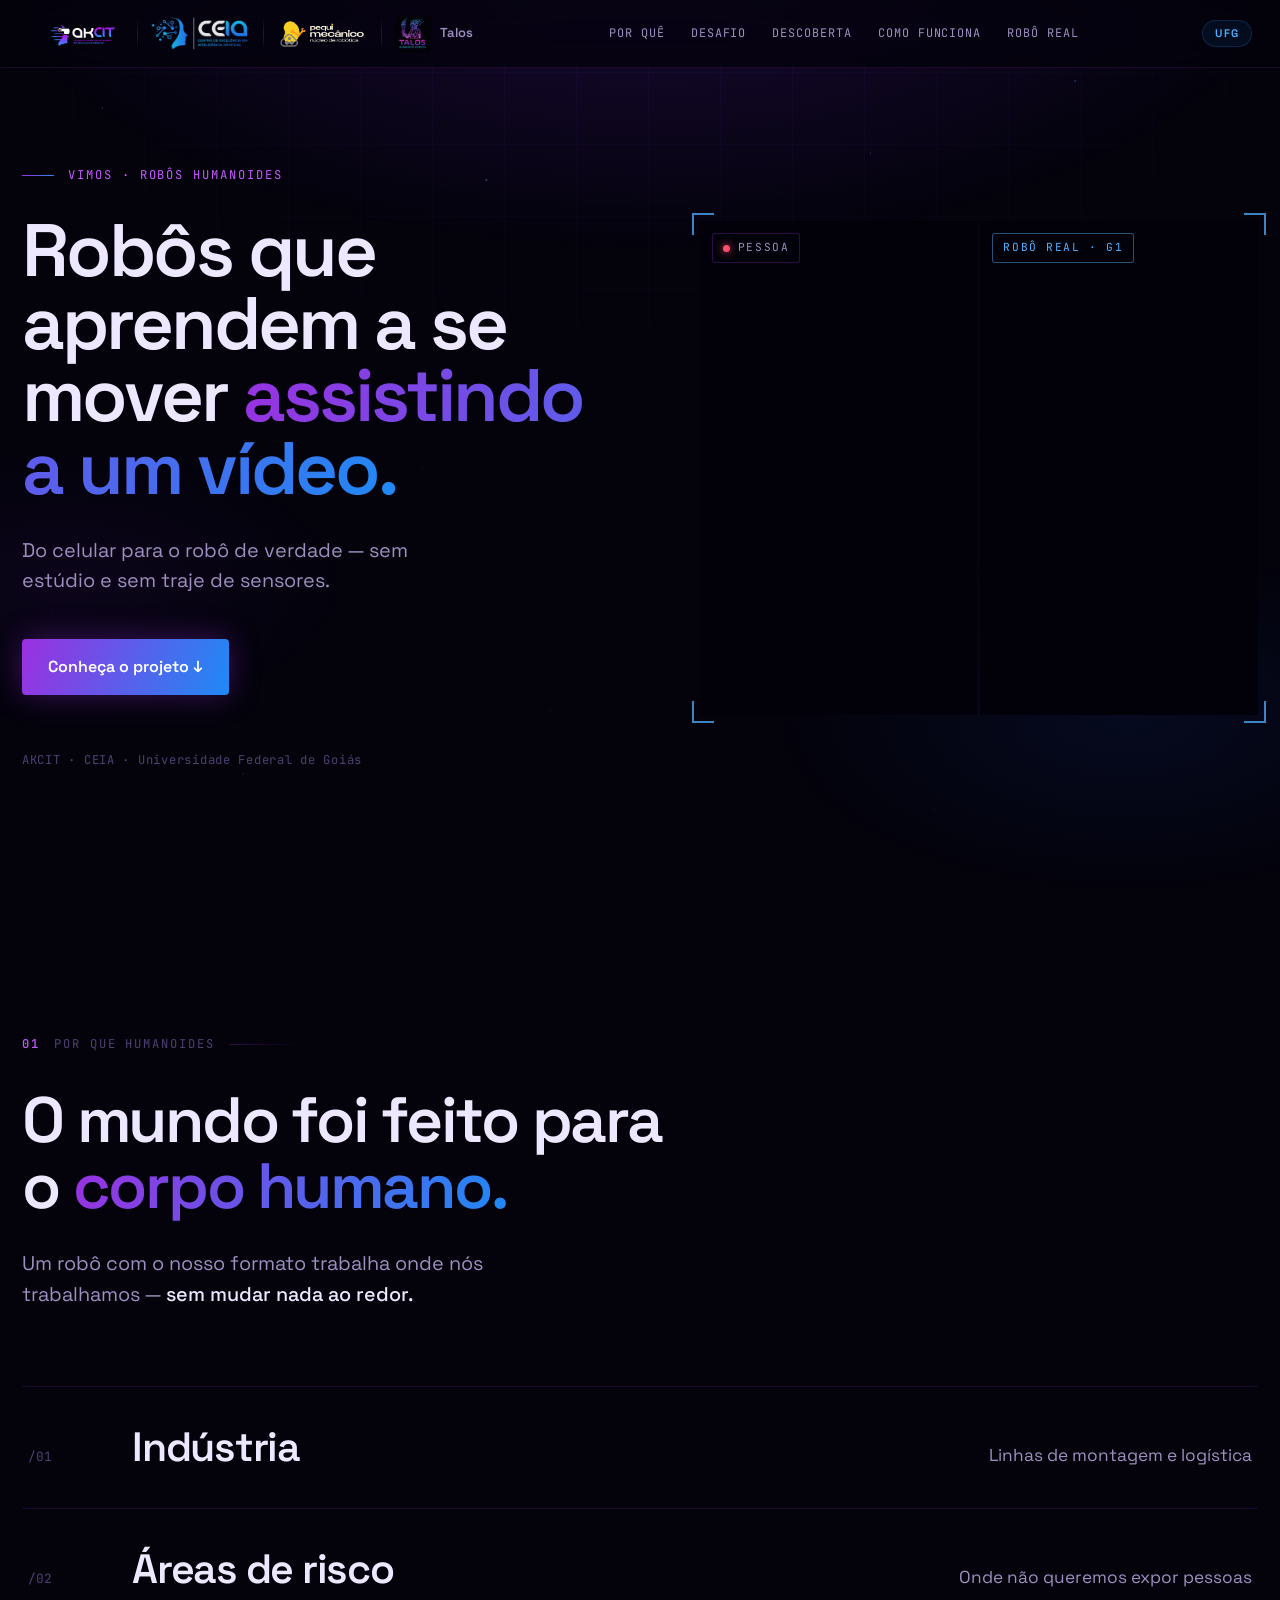
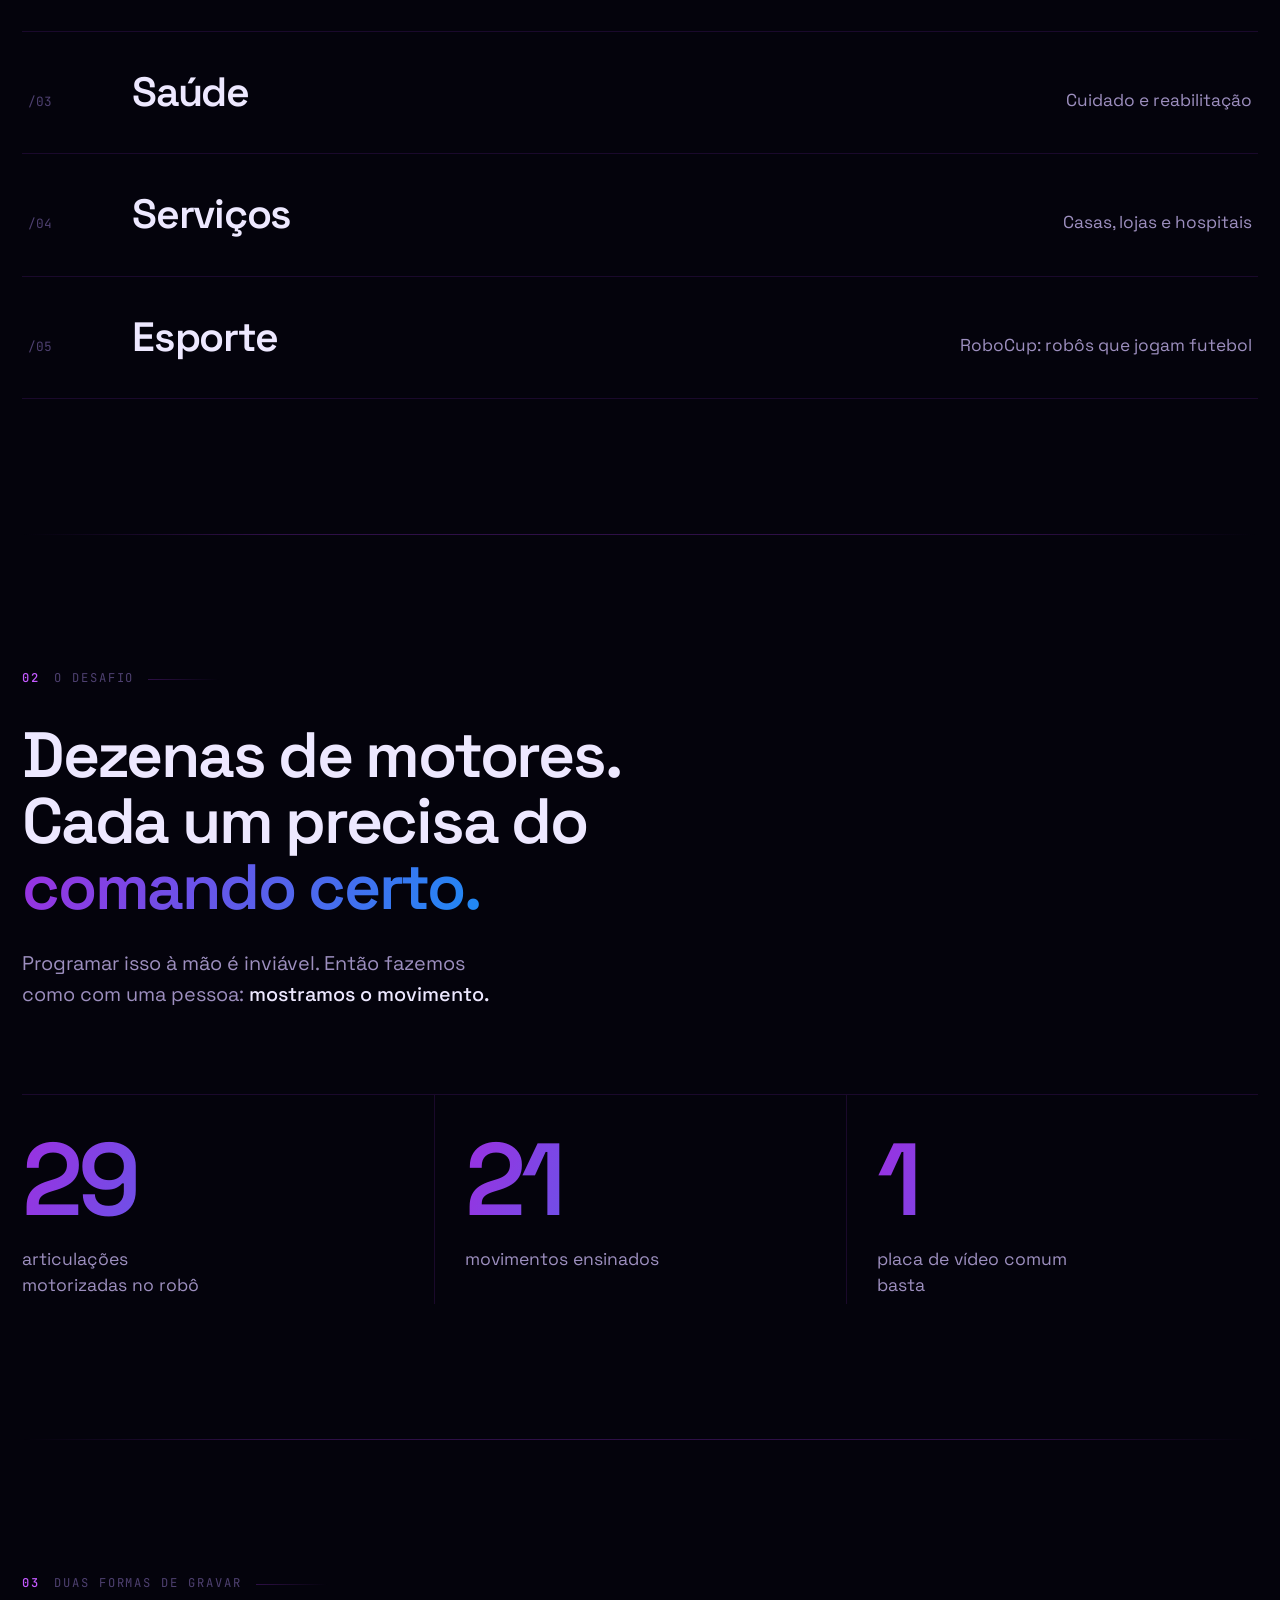
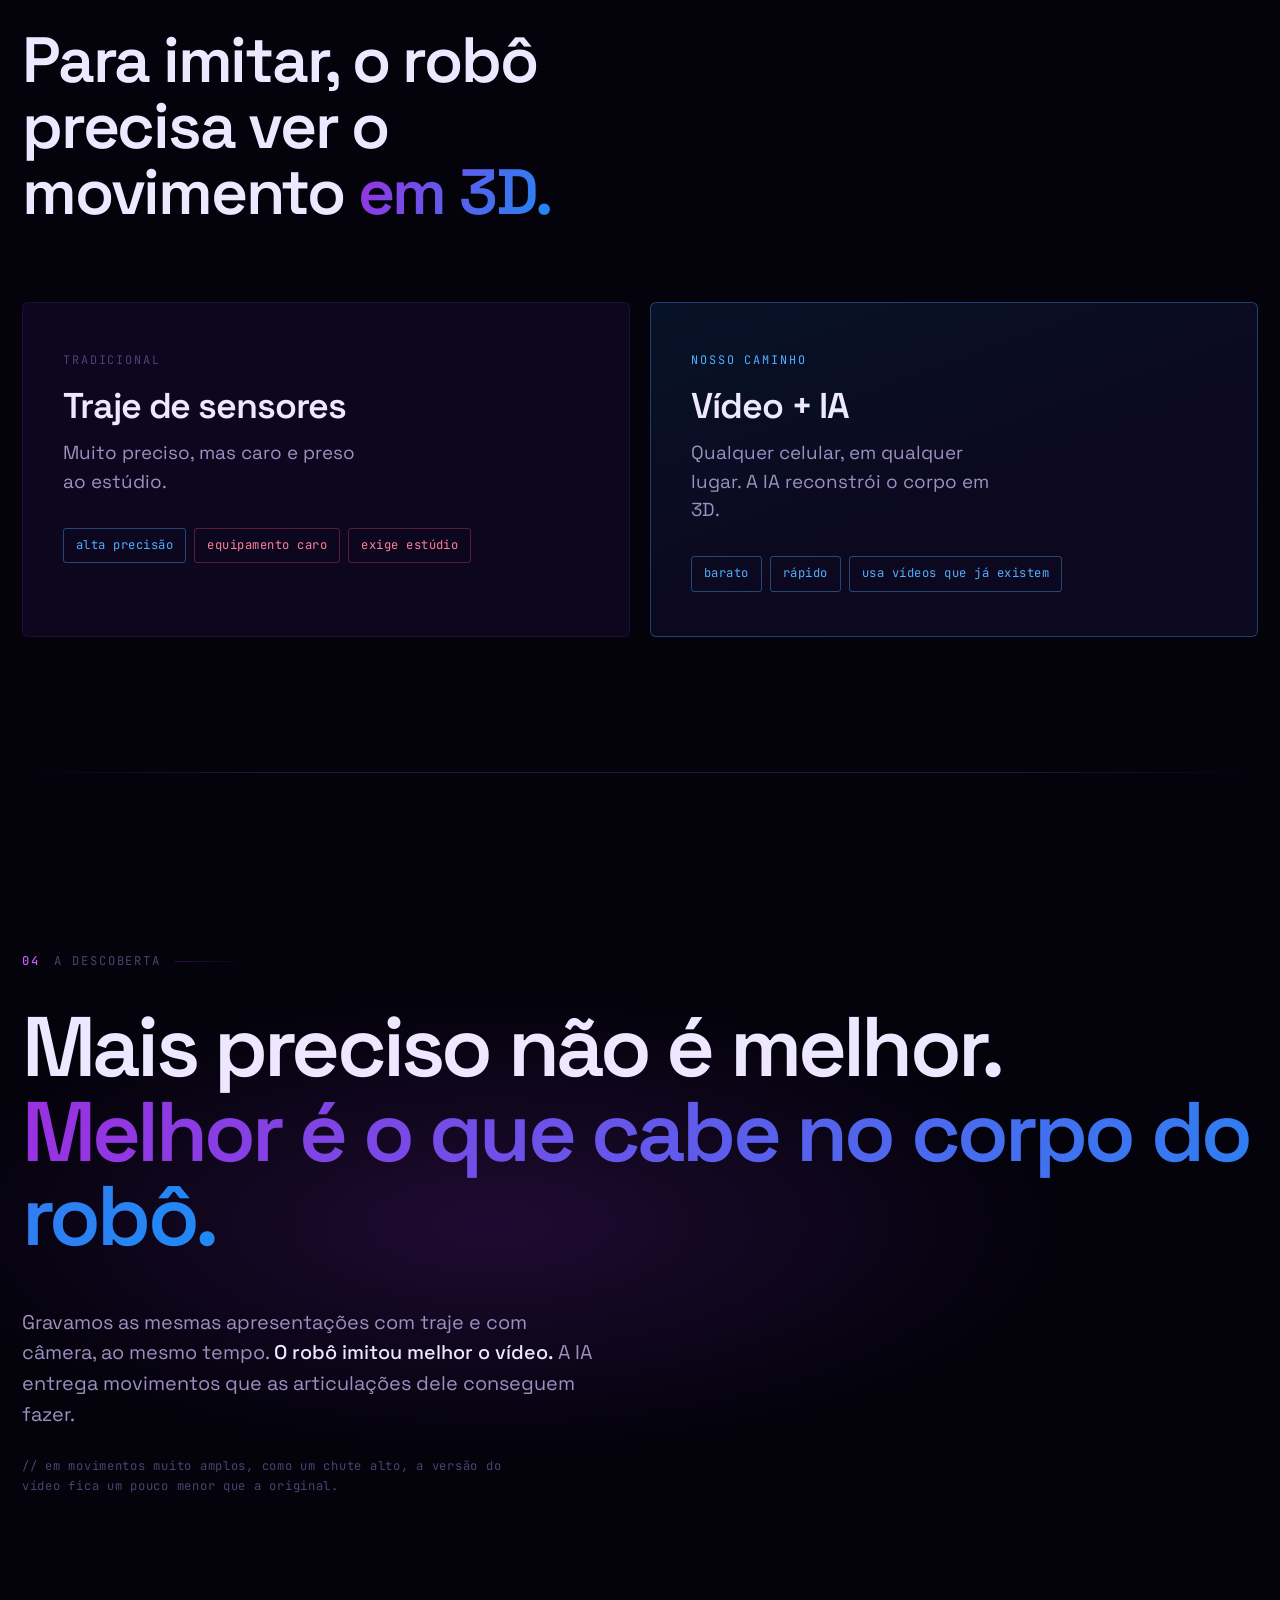
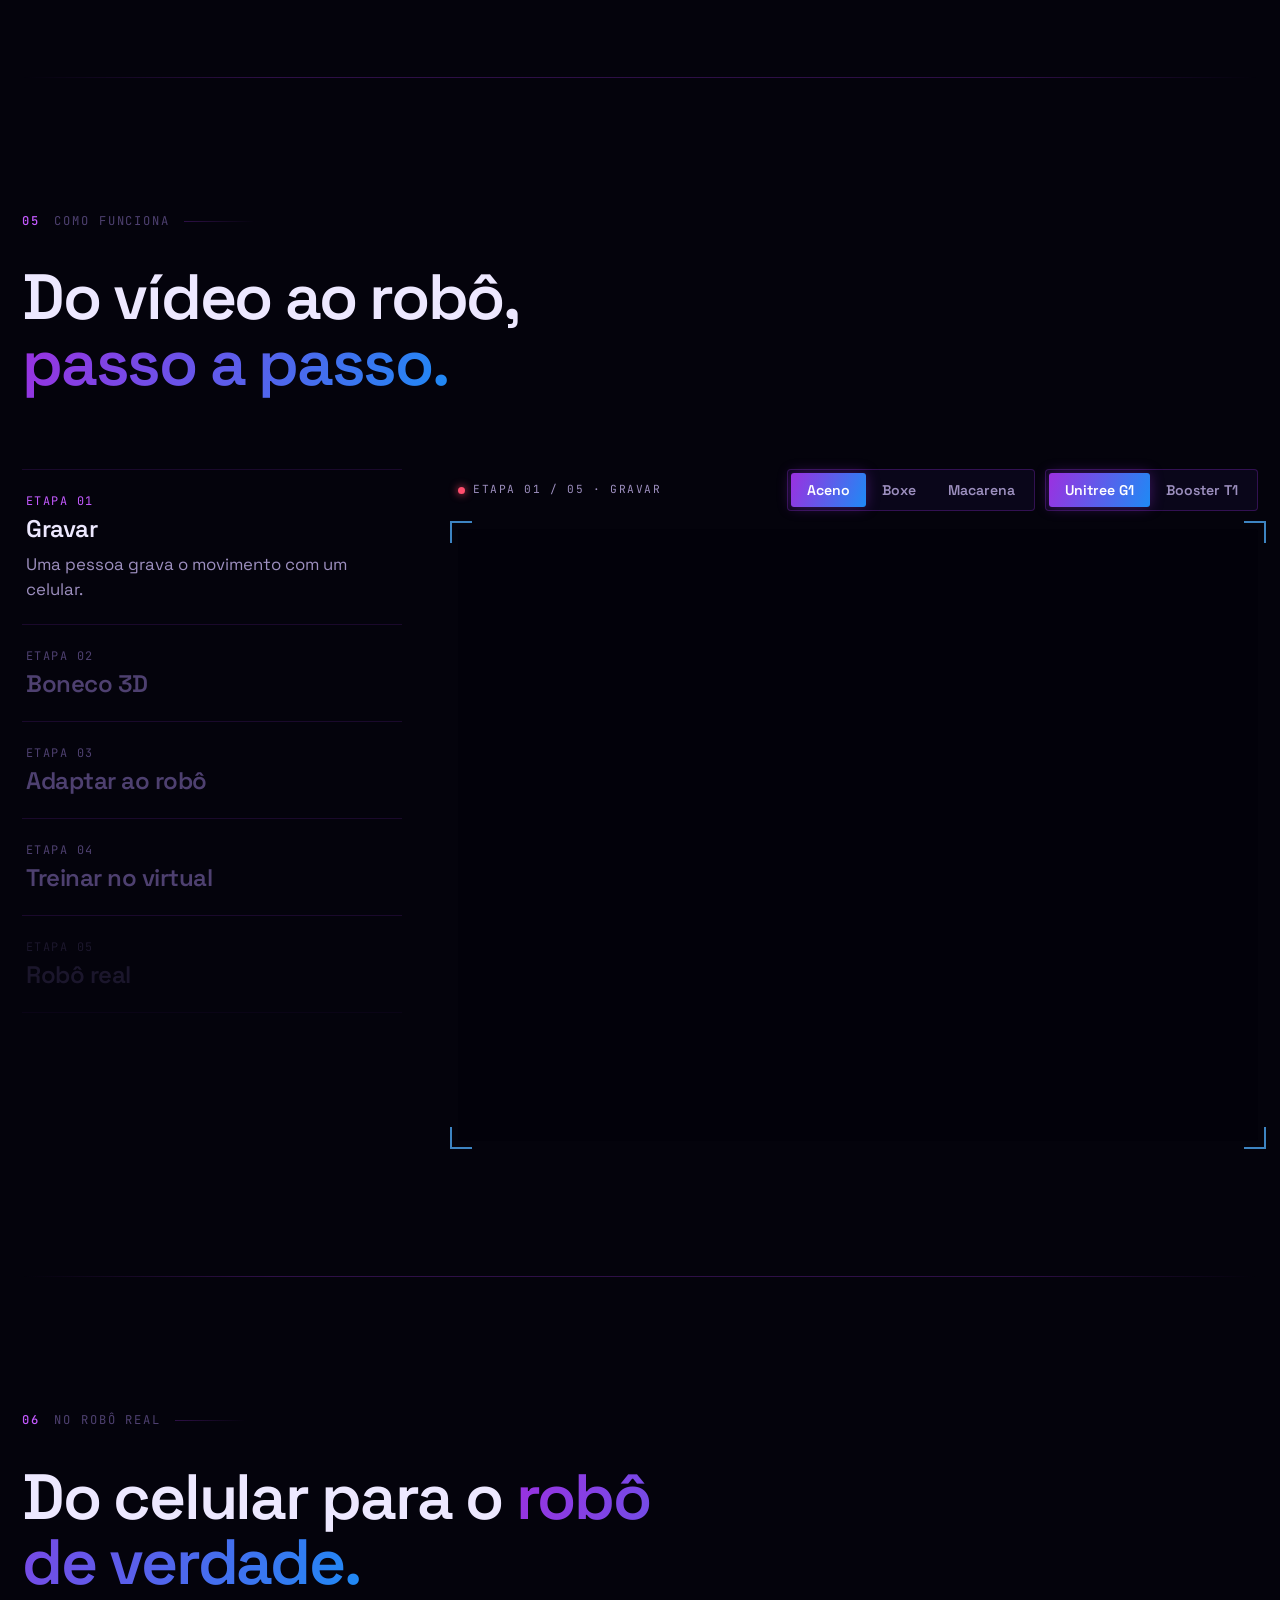
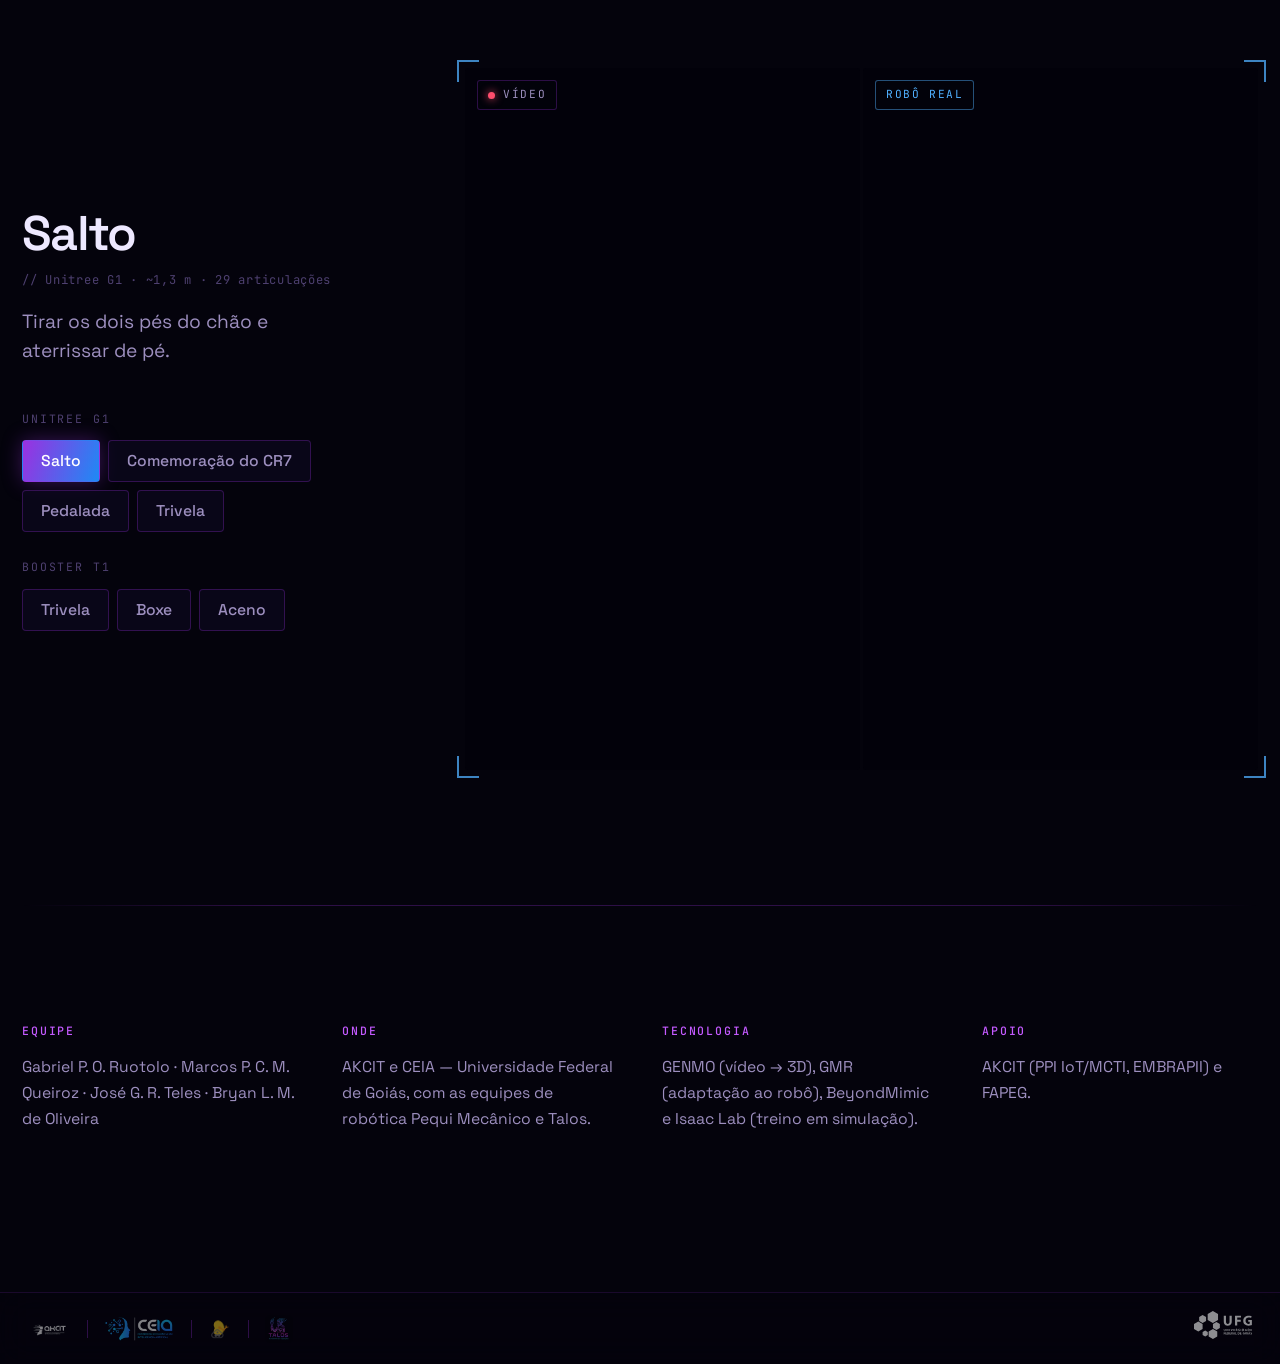
==== docs/pt/index.html @ b546b27e "docs: site explicativo em português (docs/pt)" ====
<!DOCTYPE html>
<html lang="pt-BR" class="static-site">
<head>
<meta charset="UTF-8">
<script>document.documentElement.classList.add('js');</script>
<meta name="viewport" content="width=device-width, initial-scale=1.0">
<title>ViMoS Demo — AKCIT · CEIA · UFG</title>
<link rel="preconnect" href="https://fonts.googleapis.com">
<link rel="preconnect" href="https://fonts.gstatic.com" crossorigin>
<link href="https://fonts.googleapis.com/css2?family=Space+Grotesk:wght@300;400;500;600;700&family=Inter:wght@300;400;500;600;700&family=JetBrains+Mono:wght@400;500&display=swap" rel="stylesheet">
<style>
/* ═══════════════════════════════════════════
   TOKENS
   ═══════════════════════════════════════════ */
:root {
  --bg:       #04030C;
  --bg2:      #07051A;
  --surface:  rgba(14,9,34,.88);
  --surface2: rgba(22,14,52,.92);

  /* AKCIT/CEIA brand gradient: purple → blue */
  --purple:  #9B30E0;
  --blue:    #1E8AF5;
  --neon-p:  #C45AFF;
  --neon-b:  #50B0FF;

  --grad: linear-gradient(110deg, var(--purple) 0%, var(--blue) 100%);
  --grad-s: linear-gradient(110deg, rgba(155,48,224,.12) 0%, rgba(30,138,245,.12) 100%);

  --text:  #EDE8FF;
  --text2: #9D8FBF;
  --text3: #4E4070;

  --ok:   #6E3FFF;
  --err:  #FF4D6D;
  --warn: #C084FC;

  --b1: rgba(155,48,224,.15);
  --b2: rgba(155,48,224,.28);

  --r:  8px;
  --r2: 14px;
  --mono: 'JetBrains Mono', 'Cascadia Code', monospace;
}

*, *::before, *::after { box-sizing: border-box; margin:0; padding:0; }
html { scroll-behavior: smooth; }

body {
  font-family: 'Space Grotesk', 'Inter', system-ui, sans-serif;
  background: var(--bg);
  color: var(--text);
  min-height: 100vh;
  font-size: 15px;
  line-height: 1.6;
  -webkit-font-smoothing: antialiased;
  overflow-x: hidden;
}

/* ── Star field ─────────────────────────────── */
body::before {
  content: '';
  position: fixed; inset: 0; z-index: 0; pointer-events: none;
  background-image:
    radial-gradient(1px 1px at  8% 12%, rgba(196,90,255,.5)  0%, transparent 100%),
    radial-gradient(1px 1px at 22%  7%, rgba(255,255,255,.3)  0%, transparent 100%),
    radial-gradient(1.5px 1.5px at 38% 20%, rgba(80,176,255,.55) 0%, transparent 100%),
    radial-gradient(1px 1px at 54%  4%, rgba(255,255,255,.3)  0%, transparent 100%),
    radial-gradient(1px 1px at 68% 17%, rgba(196,90,255,.4)   0%, transparent 100%),
    radial-gradient(1.5px 1.5px at 84%  9%, rgba(30,138,245,.5) 0%, transparent 100%),
    radial-gradient(1px 1px at 13% 38%, rgba(255,255,255,.18) 0%, transparent 100%),
    radial-gradient(1px 1px at 33% 52%, rgba(155,48,224,.3)   0%, transparent 100%),
    radial-gradient(1px 1px at 58% 45%, rgba(255,255,255,.18) 0%, transparent 100%),
    radial-gradient(1px 1px at 78% 58%, rgba(80,176,255,.22)  0%, transparent 100%),
    radial-gradient(1px 1px at  4% 68%, rgba(155,48,224,.2)   0%, transparent 100%),
    radial-gradient(1px 1px at 88% 72%, rgba(255,255,255,.25) 0%, transparent 100%),
    radial-gradient(1px 1px at 43% 79%, rgba(30,138,245,.2)   0%, transparent 100%),
    radial-gradient(1px 1px at 19% 86%, rgba(255,255,255,.18) 0%, transparent 100%),
    radial-gradient(1px 1px at 73% 90%, rgba(196,90,255,.18)  0%, transparent 100%),
    radial-gradient(1.5px 1.5px at 63% 28%, rgba(255,255,255,.28) 0%, transparent 100%),
    radial-gradient(1px 1px at 91% 40%, rgba(30,138,245,.28)  0%, transparent 100%);
}
body::after {
  content: '';
  position: fixed; inset: 0; z-index: 0; pointer-events: none;
  background:
    radial-gradient(ellipse 80% 55% at 50% -8%,  rgba(80,30,160,.3)  0%, transparent 65%),
    radial-gradient(ellipse 50% 35% at 88% 80%,  rgba(30,80,200,.1)  0%, transparent 55%),
    radial-gradient(ellipse 40% 28% at  5% 65%,  rgba(130,40,220,.07) 0%, transparent 55%);
}

nav, .hero, .main, footer { position: relative; z-index: 1; }

/* ═══════════════════════════════════════════
   NAV
   ═══════════════════════════════════════════ */
nav {
  position: sticky; top: 0; z-index: 100;
  height: 68px; padding: 0 28px;
  display: flex; align-items: center; justify-content: space-between;
  background: rgba(4,3,12,.82);
  backdrop-filter: blur(20px) saturate(160%);
  -webkit-backdrop-filter: blur(20px) saturate(160%);
  border-bottom: 1px solid var(--b1);
  transition: transform .3s ease;
}
nav.nav-hidden { transform: translateY(-100%); }

.nav-brands { display: flex; align-items: center; gap: 0; }

.brand-link {
  display: flex; align-items: center;
  padding: 6px 12px; border-radius: var(--r);
  text-decoration: none; transition: background .15s;
}
.brand-link:hover { background: rgba(155,48,224,.08); }

/* AKCIT — bigger */
.brand-link.akcit img {
  height: 48px; width: auto; object-fit: contain;
  filter: brightness(1.1) saturate(1.1);
}

/* CEIA — show original blue (logo já tem fundo transparente) */
.brand-link.ceia img {
  height: 34px; width: auto; object-fit: contain;
  opacity: .9;
}

/* Pequi — full logo horizontal no nav */
.brand-link.pequi img {
  height: 36px; width: auto; object-fit: contain;
  max-width: 140px;
}
.brand-link.pequi .fb-txt,
.brand-link.talos .fb-txt {
  margin-left: 8px; font-size: 13px; font-weight: 600;
  color: var(--text2);
}

/* Talos — black-bg logo, screen blend to remove black */
.brand-link.talos img {
  height: 38px; width: 38px; object-fit: contain;
  border-radius: 8px;
  mix-blend-mode: screen;
}

.nav-sep {
  width: 1px; height: 32px; flex-shrink: 0;
  background: linear-gradient(to bottom, transparent, var(--b2), transparent);
}

.nav-right { display: flex; align-items: center; gap: 8px; }
.nav-chip {
  font-size: 11px; font-weight: 600; letter-spacing: 1.2px;
  text-transform: uppercase; padding: 4px 12px; border-radius: 20px;
}
.nc-demo { background: rgba(155,48,224,.12); border: 1px solid rgba(155,48,224,.3); color: var(--neon-p); }
.nc-ufg  { background: rgba(30,138,245,.08);  border: 1px solid rgba(30,138,245,.2);  color: var(--neon-b); }

/* Fallback text logo */
.fb-logo {
  font-weight: 700; font-size: 14px; letter-spacing: .5px;
  background: var(--grad);
  -webkit-background-clip: text; -webkit-text-fill-color: transparent;
  background-clip: text;
}

/* ═══════════════════════════════════════════
   MAIN
   ═══════════════════════════════════════════ */
.main { max-width: 1600px; margin: 0 auto; padding: 0 22px 88px; }

/* ═══════════════════════════════════════════
   GLASS CARD
   ═══════════════════════════════════════════ */
.card {
  position: relative;
  background: var(--surface);
  backdrop-filter: blur(24px) saturate(150%);
  -webkit-backdrop-filter: blur(24px) saturate(150%);
  border: 1px solid var(--b1); border-radius: var(--r2);
  margin-bottom: 16px; overflow: hidden;
}
.card::before {
  content: '';
  position: absolute; inset: 0; border-radius: var(--r2);
  background: linear-gradient(145deg,
    rgba(155,48,224,.04) 0%, transparent 50%, rgba(30,138,245,.03) 100%);
  pointer-events: none;
}

.card-head {
  padding: 13px 20px;
  display: flex; align-items: center; gap: 11px;
  border-bottom: 1px solid var(--b1);
  background: rgba(155,48,224,.04);
}
.card-icon {
  width: 32px; height: 32px; border-radius: 7px; flex-shrink: 0;
  background: var(--grad-s); border: 1px solid var(--b2);
  display: flex; align-items: center; justify-content: center; color: var(--neon-p);
}
.card-icon svg { width: 15px; height: 15px; }
.card-title { font-weight: 600; font-size: .9rem; letter-spacing: .2px; }
.card-body  { padding: 22px; }

/* ═══════════════════════════════════════════
   DROP ZONE
   ═══════════════════════════════════════════ */
.dz {
  position: relative; border: 1.5px dashed rgba(155,48,224,.25);
  border-radius: var(--r); padding: 52px 24px; text-align: center;
  cursor: pointer; background: rgba(155,48,224,.025); transition: all .22s; overflow: hidden;
}
.dz::before {
  content: ''; position: absolute; inset: 0;
  background: radial-gradient(ellipse 60% 50% at 50% 110%, rgba(155,48,224,.06) 0%, transparent 70%);
  pointer-events: none;
}
.dz input { display: none; }
.dz:hover, .dz.over {
  border-color: var(--purple); background: rgba(155,48,224,.06);
  box-shadow: 0 0 0 4px rgba(155,48,224,.06);
}

.dz-icon {
  width: 52px; height: 52px; margin: 0 auto 14px;
  background: var(--grad-s); border: 1px solid var(--b2); border-radius: 12px;
  display: flex; align-items: center; justify-content: center; color: var(--neon-p);
}
.dz-icon svg { width: 24px; height: 24px; }
.dz-title { font-size: 1.05rem; font-weight: 600; margin-bottom: 5px; }
.dz-hint  { font-size: .82rem; color: var(--text3); }
.dz-hint b { color: var(--neon-b); font-weight: 600; }

.fc {
  display: none; align-items: center; gap: 10px; margin-top: 14px;
  padding: 10px 14px; background: rgba(155,48,224,.07);
  border: 1px solid rgba(155,48,224,.22); border-radius: var(--r);
}
.fc.show { display: flex; }
.fc-ico { flex-shrink: 0; color: var(--neon-p); }
.fc-ico svg { width: 18px; height: 18px; }
.fc-name {
  flex: 1; font-weight: 500; color: var(--neon-b);
  overflow: hidden; text-overflow: ellipsis; white-space: nowrap; font-size: .86rem;
}
.fc-size { color: var(--text3); flex-shrink: 0; font-size: .78rem; }
.fc-rm {
  background: none; border: none; color: var(--text3); cursor: pointer;
  padding: 3px 7px; border-radius: 5px; line-height: 1; flex-shrink: 0;
  transition: all .15s; display: flex; align-items: center;
}
.fc-rm svg { width: 14px; height: 14px; }
.fc-rm:hover { color: var(--err); background: rgba(255,77,109,.1); }

/* ═══════════════════════════════════════════
   RUN BUTTON
   ═══════════════════════════════════════════ */
#run-btn {
  display: flex; align-items: center; justify-content: center; gap: 10px;
  width: 100%; padding: 15px 28px;
  font-family: 'Space Grotesk', sans-serif;
  font-size: 1rem; font-weight: 700; letter-spacing: .8px; color: #fff;
  background: var(--grad); border: none; border-radius: var(--r);
  cursor: pointer; margin-bottom: 16px; transition: all .2s;
  box-shadow: 0 0 28px rgba(155,48,224,.35), 0 4px 14px rgba(0,0,0,.4);
  animation: btn-glow 3s ease-in-out infinite;
}
@keyframes btn-glow {
  0%,100% { box-shadow: 0 0 28px rgba(155,48,224,.35), 0 4px 14px rgba(0,0,0,.4); }
  50%      { box-shadow: 0 0 44px rgba(155,48,224,.55), 0 4px 20px rgba(0,0,0,.5); }
}
#run-btn:hover:not(:disabled) {
  transform: translateY(-2px);
  box-shadow: 0 0 56px rgba(155,48,224,.6), 0 8px 24px rgba(0,0,0,.5);
  animation: none;
}
#run-btn:active:not(:disabled) { transform: translateY(0); }
#run-btn:disabled { opacity: .25; cursor: not-allowed; transform: none; animation: none; box-shadow: none; }
.btn-ico { display: flex; align-items: center; }
.btn-ico svg { width: 18px; height: 18px; }

/* ═══════════════════════════════════════════
   ERROR
   ═══════════════════════════════════════════ */
#err-banner {
  display: none; padding: 12px 16px; margin-bottom: 14px;
  border: 1px solid rgba(255,77,109,.3); border-left: 3px solid var(--err);
  border-radius: var(--r); background: rgba(255,77,109,.07); color: #FF8099; font-size: .85rem;
}
#err-banner.show { display: block; }

/* ═══════════════════════════════════════════
   STEPS
   ═══════════════════════════════════════════ */
#prog-card { display: none; }
#prog-card.show { display: block; }

.steps-wrap { display: flex; align-items: center; padding: 22px 16px 14px; overflow-x: auto; }

.step {
  flex: 1; min-width: 100px;
  display: flex; flex-direction: column; align-items: center; padding: 0 10px;
}

.step-ring {
  width: 52px; height: 52px; border-radius: 50%;
  border: 2px solid rgba(255,255,255,.06);
  background: rgba(255,255,255,.025);
  display: flex; align-items: center; justify-content: center;
  margin-bottom: 10px; transition: all .3s; position: relative; color: var(--text3);
}
.step-ring svg { width: 22px; height: 22px; }

.step.running .step-ring {
  border-color: var(--warn); color: var(--warn);
  background: rgba(192,132,252,.07);
  animation: rpulse 1.6s ease-in-out infinite;
}
@keyframes rpulse {
  0%,100% { box-shadow: 0 0 0 3px rgba(192,132,252,.1); }
  50%      { box-shadow: 0 0 0 9px rgba(192,132,252,.03), 0 0 24px rgba(192,132,252,.2); }
}
.step.done .step-ring {
  border-color: var(--blue); color: var(--neon-b);
  background: rgba(30,138,245,.07);
  box-shadow: 0 0 0 4px rgba(30,138,245,.06), 0 0 14px rgba(30,138,245,.15);
}
.step.error .step-ring { border-color: var(--err); color: var(--err); background: rgba(255,77,109,.07); }

.step.done  .step-ring .si,
.step.error .step-ring .si { display: none; }
.step.done  .step-ring::after { content:''; display:block; width:22px; height:22px; position:absolute;
  background-image: url("data:image/svg+xml,%3Csvg xmlns='http://www.w3.org/2000/svg' viewBox='0 0 24 24' fill='none' stroke='%2350B0FF' stroke-width='2.2' stroke-linecap='round' stroke-linejoin='round'%3E%3Cpolyline points='20 6 9 17 4 12'/%3E%3C/svg%3E");
  background-size: contain; background-repeat: no-repeat; }
.step.error .step-ring::after { content:''; display:block; width:20px; height:20px; position:absolute;
  background-image: url("data:image/svg+xml,%3Csvg xmlns='http://www.w3.org/2000/svg' viewBox='0 0 24 24' fill='none' stroke='%23FF4D6D' stroke-width='2.2' stroke-linecap='round' stroke-linejoin='round'%3E%3Cline x1='18' y1='6' x2='6' y2='18'/%3E%3Cline x1='6' y1='6' x2='18' y2='18'/%3E%3C/svg%3E");
  background-size: contain; background-repeat: no-repeat; }

.step-label { font-weight: 600; font-size: .88rem; margin-bottom: 2px; text-align: center; }
.step-sub   { font-size: .72rem; color: var(--text3); text-align: center; }
.step.running .step-label { color: var(--warn); }
.step.done    .step-label { color: var(--neon-b); }
.step.error   .step-label { color: var(--err); }

.step-con {
  flex-shrink: 0; width: 36px; height: 2px; margin-bottom: 22px; position: relative;
  background: linear-gradient(90deg, rgba(155,48,224,.12), rgba(30,138,245,.12));
}
.step-con::after {
  content: ''; position: absolute; right: -5px; top: -4px;
  border-left: 8px solid rgba(80,176,255,.2);
  border-top: 5px solid transparent; border-bottom: 5px solid transparent;
}

/* ═══════════════════════════════════════════
   LOG
   ═══════════════════════════════════════════ */
.log-wrap { border-top: 1px solid var(--b1); padding: 0 20px 18px; }
.log-toggle {
  display: flex; align-items: center; justify-content: space-between;
  padding: 12px 0 8px; cursor: pointer; user-select: none;
}
.log-toggle:hover .lt-l { color: var(--text2); }
.lt-l { display: flex; align-items: center; gap: 8px; font-size: .8rem; color: var(--text3); transition: color .15s; }
.lt-caret { font-size: 9px; transition: transform .2s; color: var(--neon-p); opacity: .7; }
.log-toggle.open .lt-caret { transform: rotate(90deg); }
.lt-cnt { font-size: .72rem; color: var(--text3); font-family: monospace; }

#log-box {
  display: none;
  background: rgba(2,0,10,.9); border: 1px solid rgba(155,48,224,.1); border-radius: var(--r);
  padding: 12px 14px; max-height: 260px; overflow-y: auto;
  font-family: 'Cascadia Code','Consolas', monospace; font-size: .72rem; line-height: 1.7; color: #8E6FDE;
  scrollbar-width: thin; scrollbar-color: rgba(155,48,224,.2) transparent;
}
#log-box.open { display: block; }
#log-box::-webkit-scrollbar { width: 4px; }
#log-box::-webkit-scrollbar-thumb { background: rgba(155,48,224,.25); border-radius: 2px; }
.ll { white-space: pre-wrap; word-break: break-all; }
.ll.sep  { color: var(--neon-p); font-weight: 600; border-bottom: 1px solid rgba(155,48,224,.1); padding-bottom: 3px; margin: 5px 0 2px; }
.ll.lerr { color: var(--err); }

/* ═══════════════════════════════════════════
   RESULTS — 2×2 LARGE
   ═══════════════════════════════════════════ */
#results { display: none; }
#results.show {
  display: flex;
  flex-direction: column;
  height: 100vh;
  width: 100vw;
  margin-left: calc(-50vw + 50%);
  padding: 6px 8px 8px;
  box-sizing: border-box;
}
#results .sec-head { flex-shrink: 0; margin-bottom: 4px; }
#results #timing-bar { flex-shrink: 0; margin-bottom: 6px; padding: 8px 16px; }

.sec-head { display: flex; align-items: center; gap: 14px; margin-bottom: 18px; }
.sec-label { font-size: .72rem; font-weight: 600; letter-spacing: 2.5px; text-transform: uppercase; color: var(--text3); white-space: nowrap; }
.sec-line  { flex: 1; height: 1px; background: linear-gradient(90deg, var(--b2), transparent); }

.vgrid {
  display: grid;
  grid-template-columns: 1fr 1fr;
  grid-template-rows: 1fr 1fr;
  gap: 6px;
  flex: 1;
  min-height: 0;
}
@media (max-width: 900px) { .vgrid { grid-template-columns: 1fr; grid-template-rows: repeat(4, 1fr); } }

.vcol {
  background: var(--surface); border: 1px solid var(--b1); border-radius: var(--r2);
  overflow: hidden; backdrop-filter: blur(16px); transition: border-color .2s, transform .15s;
}
.vcol:hover { transform: translateY(-2px); }
.vcol.v-orig  { border-color: rgba(90,72,128,.28); }
.vcol.v-genmo { border-color: rgba(155,48,224,.2); }
.vcol.v-g1    { border-color: rgba(30,138,245,.22); }
.vcol.v-t1    { border-color: rgba(100,60,220,.2); }
.vcol:hover.v-orig  { border-color: rgba(90,72,128,.5); }
.vcol:hover.v-genmo { border-color: rgba(155,48,224,.4); }
.vcol:hover.v-g1    { border-color: rgba(30,138,245,.45); }
.vcol:hover.v-t1    { border-color: rgba(100,60,220,.4); }

.vcol-head {
  padding: 11px 16px; display: flex; align-items: center; gap: 9px;
  background: rgba(155,48,224,.04); border-bottom: 1px solid var(--b1);
}
.vtag {
  font-size: 10px; font-weight: 700; letter-spacing: 1px;
  text-transform: uppercase; padding: 3px 10px; border-radius: 4px; flex-shrink: 0;
}
.vt-orig  { background: rgba(90,72,128,.12);  border: 1px solid rgba(90,72,128,.25);  color: var(--text2); }
.vt-genmo { background: rgba(155,48,224,.1);  border: 1px solid rgba(155,48,224,.25); color: var(--neon-p); }
.vt-g1    { background: rgba(30,138,245,.1);  border: 1px solid rgba(30,138,245,.25); color: var(--neon-b); }
.vt-t1    { background: rgba(100,60,220,.1);  border: 1px solid rgba(100,60,220,.25); color: #A88DFF; }
.vcol-title { font-weight: 600; font-size: .88rem; }
.vcol { display: flex; flex-direction: column; }
.vcol-head { flex-shrink: 0; }
.vcol video { flex: 1; min-height: 0; width: 100%; display: block; background: #000; object-fit: contain; }

/* ═══════════════════════════════════════════
   FOOTER
   ═══════════════════════════════════════════ */
footer {
  position: relative; z-index: 1;
  border-top: 1px solid var(--b1); background: rgba(4,3,12,.75);
  backdrop-filter: blur(16px); padding: 18px 28px;
  display: flex; align-items: center; justify-content: space-between;
  flex-wrap: wrap; gap: 12px;
}
.footer-logos { display: flex; align-items: center; gap: 16px; }
.footer-logos a { display: flex; align-items: center; }
.footer-logos img {
  height: 24px; width: auto; object-fit: contain;
  opacity: .5; transition: opacity .2s;
}
.footer-logos a:hover img { opacity: .85; }
/* AKCIT no footer — precisa inversão pois tem fundo colorido */
.footer-logos .fl-akcit img { filter: brightness(0) invert(1); }
/* Talos no footer — remove bg preto */
.footer-logos .fl-talos img { mix-blend-mode: screen; }
.f-sep { width: 1px; height: 18px; background: var(--b2); }
.footer-r { font-size: .78rem; color: var(--text3); letter-spacing: .5px; }

/* ═══════════════════════════════════════════
   NAV LINKS
   ═══════════════════════════════════════════ */
.nav-links { display: flex; align-items: center; gap: 2px; }
.nav-links a {
  font-family: var(--mono); font-size: .74rem; letter-spacing: .08em; text-transform: uppercase;
  color: var(--text2); text-decoration: none; padding: 7px 12px; border-radius: 3px;
  transition: color .15s, background .15s; white-space: nowrap;
}
.nav-links a:hover { color: var(--text); background: rgba(155,48,224,.1); }
.nav-links a.nl-demo { color: var(--neon-p); border: 1px solid rgba(196,90,255,.35); margin-left: 8px; }
@media (max-width: 1180px) { .nav-links { display: none; } }

/* ═══════════════════════════════════════════
   TECH BACKDROP (grid + scanline)
   ═══════════════════════════════════════════ */
.gridbg {
  position: fixed; inset: 0; z-index: 0; pointer-events: none;
  background-image:
    linear-gradient(rgba(155,48,224,.07) 1px, transparent 1px),
    linear-gradient(90deg, rgba(155,48,224,.07) 1px, transparent 1px);
  background-size: 72px 72px;
  -webkit-mask-image: radial-gradient(ellipse 90% 70% at 50% 0%, #000 0%, transparent 78%);
          mask-image: radial-gradient(ellipse 90% 70% at 50% 0%, #000 0%, transparent 78%);
}

/* ═══════════════════════════════════════════
   SHARED TYPE
   ═══════════════════════════════════════════ */
.grad-txt {
  background: var(--grad);
  -webkit-background-clip: text; -webkit-text-fill-color: transparent; background-clip: text;
}
.eyebrow, .idx {
  font-family: var(--mono); font-size: .76rem; letter-spacing: .16em; text-transform: uppercase;
  display: flex; align-items: center; gap: 14px;
}
.eyebrow { color: var(--neon-p); margin-bottom: 30px; }
.eyebrow::before { content: ''; width: 32px; height: 1px; background: var(--grad); }
.idx { color: var(--text3); margin-bottom: 34px; }
.idx b { color: var(--neon-p); font-weight: 500; }
.idx::after { content: ''; width: 72px; height: 1px; background: linear-gradient(90deg, var(--b2), transparent); }
.h2x {
  font-size: clamp(2.3rem, 5vw, 4.6rem); font-weight: 600;
  letter-spacing: -.035em; line-height: 1.03; max-width: 16ch;
}
.leadx {
  font-size: clamp(1.15rem, 1.55vw, 1.42rem); color: var(--text2);
  line-height: 1.55; max-width: 36ch; margin-top: 28px;
}
.leadx b { color: var(--text); font-weight: 500; }
.mono-note { font-family: var(--mono); font-size: .76rem; letter-spacing: .06em; color: var(--text3); }

/* ═══════════════════════════════════════════
   HERO
   ═══════════════════════════════════════════ */
.hero { padding: 0 22px; }
.hero-wrap {
  max-width: 1320px; margin: 0 auto; min-height: calc(100vh - 68px);
  display: grid; grid-template-columns: 1.1fr 1fr; gap: 64px; align-items: center;
  padding: 40px 0 72px;
}
@media (max-width: 980px) { .hero-wrap { grid-template-columns: 1fr; min-height: 0; padding-top: 64px; gap: 44px; } }
.hero h1 {
  font-size: clamp(2.7rem, 5.8vw, 5.6rem); font-weight: 600;
  letter-spacing: -.04em; line-height: .98; margin-bottom: 30px;
}
.hero-sub { font-size: clamp(1.15rem, 1.55vw, 1.42rem); color: var(--text2); line-height: 1.5; max-width: 30ch; }
.hero-ctas { display: flex; flex-wrap: wrap; gap: 12px; margin-top: 44px; }
.cta {
  display: inline-flex; align-items: center; gap: 10px;
  font-weight: 600; font-size: 1rem; text-decoration: none;
  padding: 15px 26px; border-radius: 4px; transition: transform .15s, box-shadow .2s, background .2s;
}
.cta:hover { transform: translateY(-2px); }
.cta-main { color: #fff; background: var(--grad); box-shadow: 0 0 30px rgba(155,48,224,.35); }
.cta-main:hover { box-shadow: 0 0 46px rgba(155,48,224,.55); }
.cta-ghost { color: var(--text); border: 1px solid var(--b2); background: rgba(14,9,34,.6); }
.cta-ghost:hover { border-color: var(--neon-b); }
.hero-org { margin-top: 56px; }

/* ═══════════════════════════════════════════
   HUD FRAME + VIDEO DUO
   ═══════════════════════════════════════════ */
.frame { position: relative; width: fit-content; max-width: 100%; margin-inline: auto; }
.frame.wide { width: auto; }
.frame::after {
  content: ''; position: absolute; inset: -8px; pointer-events: none; opacity: .75;
  --c: var(--neon-b); --l: 22px; --w: 2px;
  background:
    linear-gradient(var(--c),var(--c)) top left    / var(--l) var(--w),
    linear-gradient(var(--c),var(--c)) top left    / var(--w) var(--l),
    linear-gradient(var(--c),var(--c)) top right   / var(--l) var(--w),
    linear-gradient(var(--c),var(--c)) top right   / var(--w) var(--l),
    linear-gradient(var(--c),var(--c)) bottom left / var(--l) var(--w),
    linear-gradient(var(--c),var(--c)) bottom left / var(--w) var(--l),
    linear-gradient(var(--c),var(--c)) bottom right/ var(--l) var(--w),
    linear-gradient(var(--c),var(--c)) bottom right/ var(--w) var(--l);
  background-repeat: no-repeat;
}
.duo {
  --h: min(74vh, 700px);
  display: grid; gap: 3px; justify-content: center;
  grid-template-columns: repeat(2, minmax(0, calc(var(--h) * 9 / 16)));
}
.duo figure { position: relative; margin: 0; background: #02010a; overflow: hidden; border-radius: 3px; }
.duo video { width: 100%; aspect-ratio: 9 / 16; object-fit: cover; display: block; }
.duo figcaption, .hudtag {
  font-family: var(--mono); font-size: .7rem; letter-spacing: .14em; text-transform: uppercase;
  display: inline-flex; align-items: center; gap: 8px; color: var(--text2);
}
.duo figcaption {
  position: absolute; left: 12px; top: 12px; padding: 5px 10px; border-radius: 3px;
  background: rgba(4,3,12,.74); border: 1px solid var(--b2);
}
.duo figure:last-child figcaption { color: var(--neon-b); border-color: rgba(80,176,255,.45); }
.rec { width: 7px; height: 7px; border-radius: 50%; background: #FF4D6D; box-shadow: 0 0 8px #FF4D6D; animation: blink 1.6s infinite; }
@keyframes blink { 0%,100% { opacity: 1 } 50% { opacity: .2 } }

/* ═══════════════════════════════════════════
   SECTIONS
   ═══════════════════════════════════════════ */
.sx { max-width: 1320px; margin: 0 auto; padding: 15vh 0; scroll-margin-top: 68px; position: relative; }
.sx + .sx::before {
  content: ''; position: absolute; top: 0; left: 0; right: 0; height: 1px;
  background: linear-gradient(90deg, transparent, var(--b2) 20%, var(--b2) 80%, transparent);
}

/* uses — editorial rows */
.rows { margin-top: 76px; border-top: 1px solid var(--b1); }
.row {
  display: grid; grid-template-columns: 80px 1fr auto; align-items: baseline; gap: 24px;
  padding: 28px 6px; border-bottom: 1px solid var(--b1); transition: background .25s, padding .25s;
}
.row:hover { background: linear-gradient(90deg, rgba(155,48,224,.1), transparent 70%); padding-left: 18px; }
.row .n { font-family: var(--mono); font-size: .8rem; color: var(--text3); }
.row .w { font-size: clamp(1.7rem, 3.2vw, 2.8rem); font-weight: 600; letter-spacing: -.03em; }
.row .d { font-size: 1.08rem; color: var(--text2); text-align: right; }
.row:hover .n { color: var(--neon-p); }
@media (max-width: 760px) {
  .row { grid-template-columns: 44px 1fr; gap: 6px 14px; }
  .row .d { grid-column: 2; text-align: left; }
}

/* big numbers */
.bignums { display: grid; grid-template-columns: repeat(3, 1fr); margin-top: 84px; border-top: 1px solid var(--b1); }
.bignum { padding: 34px 30px 6px 0; }
.bignum + .bignum { padding-left: 30px; border-left: 1px solid var(--b1); }
.bignum .v {
  font-size: clamp(3.6rem, 8vw, 7rem); font-weight: 600; letter-spacing: -.05em; line-height: 1;
  background: var(--grad); -webkit-background-clip: text; -webkit-text-fill-color: transparent; background-clip: text;
}
.bignum .l { margin-top: 16px; font-size: 1.1rem; color: var(--text2); line-height: 1.45; max-width: 18ch; }
@media (max-width: 760px) {
  .bignums { grid-template-columns: 1fr; }
  .bignum, .bignum + .bignum { padding: 26px 0; border-left: 0; border-bottom: 1px solid var(--b1); }
}

/* mocap × video */
.vs2 { display: grid; grid-template-columns: 1fr 1fr; gap: 20px; margin-top: 76px; }
@media (max-width: 860px) { .vs2 { grid-template-columns: 1fr; } }
.vp {
  padding: 44px 40px; border: 1px solid var(--b1); border-radius: 6px;
  background: var(--surface); position: relative; overflow: hidden;
}
.vp.video { border-color: rgba(80,176,255,.32); background: linear-gradient(160deg, rgba(30,138,245,.12), var(--surface) 60%); }
.vp .t { font-family: var(--mono); font-size: .74rem; letter-spacing: .16em; text-transform: uppercase; color: var(--text3); }
.vp.video .t { color: var(--neon-b); }
.vp h3 { font-size: clamp(1.8rem, 2.8vw, 2.6rem); font-weight: 600; letter-spacing: -.03em; margin: 16px 0 14px; line-height: 1.08; }
.vp p { font-size: 1.18rem; color: var(--text2); line-height: 1.5; max-width: 26ch; }
.tags { display: flex; flex-wrap: wrap; gap: 8px; margin-top: 32px; }
.tag { font-family: var(--mono); font-size: .76rem; letter-spacing: .04em; padding: 7px 12px; border-radius: 3px; border: 1px solid var(--b2); color: var(--text2); }
.tag.g { color: var(--neon-b); border-color: rgba(80,176,255,.38); }
.tag.r { color: #FF8099; border-color: rgba(255,77,109,.32); }

/* discovery — giant statement */
.disc { padding-top: 20vh; padding-bottom: 20vh; }
.disc .glow {
  position: absolute; inset: 10% -10%; pointer-events: none; z-index: -1;
  background: radial-gradient(ellipse 55% 45% at 40% 50%, rgba(155,48,224,.18), transparent 70%);
}
.disc .big { font-size: clamp(2.7rem, 6.6vw, 6.4rem); font-weight: 600; letter-spacing: -.045em; line-height: 1; }
.disc .big .dim { color: var(--text3); }
.disc .leadx { max-width: 44ch; margin-top: 48px; }
.disc .mono-note { margin-top: 26px; max-width: 70ch; line-height: 1.7; }

/* how it works — stepper */
.stepper { display: grid; grid-template-columns: 380px 1fr; gap: 56px; margin-top: 72px; align-items: start; }
@media (max-width: 980px) { .stepper { grid-template-columns: 1fr; gap: 36px; } }
.slist { border-top: 1px solid var(--b1); }
.sbtn {
  appearance: none; background: none; border: 0; border-bottom: 1px solid var(--b1);
  width: 100%; text-align: left; font-family: inherit; color: inherit; cursor: pointer;
  display: block; padding: 22px 4px; position: relative;
}
.sbtn:focus-visible { outline: 1px solid var(--neon-b); outline-offset: 2px; }
.sbtn .sn { font-family: var(--mono); font-size: .74rem; letter-spacing: .12em; color: var(--text3); }
.sbtn .st { display: block; font-size: 1.5rem; font-weight: 600; letter-spacing: -.02em; color: var(--text3); margin-top: 4px; transition: color .2s; }
.sbtn:hover .st { color: var(--text2); }
.sbtn .sd { display: block; max-height: 0; overflow: hidden; color: var(--text2); font-size: 1.05rem; line-height: 1.5; transition: max-height .35s ease, margin-top .35s ease; }
.sbtn.on .sn { color: var(--neon-p); }
.sbtn.on .st { color: var(--text); }
.sbtn.on .sd { max-height: 140px; margin-top: 8px; }
.sbtn .bar { position: absolute; left: 0; bottom: -1px; height: 2px; width: 0; background: var(--grad); }
.sbtn.off { opacity: .32; cursor: not-allowed; }
.stage { position: sticky; top: 92px; }
.stage-top { display: flex; justify-content: space-between; align-items: center; flex-wrap: wrap; gap: 14px; margin-bottom: 18px; }
.stage .frame video { width: 100%; height: min(68vh, 660px); object-fit: contain; display: block; background: #02010a; border-radius: 3px; }
@media (max-width: 980px) { .stage { position: static; } .stage .frame video { height: 56vh; } }

.seg { display: inline-flex; padding: 3px; border-radius: 4px; border: 1px solid var(--b2); background: rgba(14,9,34,.7); }
.seg button {
  font-family: inherit; font-size: .88rem; font-weight: 600; color: var(--text2);
  background: none; border: none; padding: 8px 16px; border-radius: 3px; cursor: pointer; transition: all .15s;
}
.seg button:hover { color: var(--text); }
.seg button.on { color: #fff; background: var(--grad); box-shadow: 0 0 14px rgba(155,48,224,.35); }
.ctrls { display: flex; gap: 10px; flex-wrap: wrap; }

/* real robot showcase */
.show { display: grid; grid-template-columns: minmax(280px, 1fr) auto; gap: 64px; align-items: center; margin-top: 72px; }
@media (max-width: 980px) { .show { grid-template-columns: 1fr; gap: 40px; } }
.show .duo { --h: min(78vh, 760px); }
.mname { font-size: clamp(2.2rem, 3.8vw, 3.4rem); font-weight: 600; letter-spacing: -.035em; line-height: 1.05; }
.mrobot { margin-top: 12px; }
.mdesc { font-size: 1.2rem; color: var(--text2); line-height: 1.5; margin-top: 18px; max-width: 26ch; min-height: 3em; }
.cgroups { display: flex; flex-direction: column; gap: 26px; margin-top: 44px; }
.cg-l { font-family: var(--mono); font-size: .72rem; letter-spacing: .16em; text-transform: uppercase; color: var(--text3); }
.chips { display: flex; flex-wrap: wrap; gap: 8px; margin-top: 12px; }
.chip {
  appearance: none; font-family: inherit; font-size: .98rem; font-weight: 500; cursor: pointer;
  padding: 10px 18px; border-radius: 4px; border: 1px solid var(--b2);
  background: rgba(14,9,34,.6); color: var(--text2); transition: all .15s;
}
.chip:hover { color: var(--text); border-color: var(--neon-p); }
.chip.on { color: #fff; background: var(--grad); border-color: transparent; box-shadow: 0 0 20px rgba(155,48,224,.35); }

/* demo intro */
.sx.demo-sx { padding-bottom: 52px; }
.main > .card, .main > #run-btn, .main > #err-banner { max-width: 1300px; margin-left: auto; margin-right: auto; }

/* credits */
.credits2 {
  max-width: 1320px; margin: 0 auto; padding: 13vh 0 8vh; position: relative;
  display: grid; grid-template-columns: repeat(auto-fit, minmax(240px, 1fr)); gap: 44px;
}
.credits2::before { content: ''; position: absolute; top: 0; left: 0; right: 0; height: 1px; background: linear-gradient(90deg, transparent, var(--b2) 20%, var(--b2) 80%, transparent); }
.credits2 h4 { font-family: var(--mono); font-size: .72rem; letter-spacing: .16em; text-transform: uppercase; color: var(--neon-p); font-weight: 500; margin-bottom: 14px; }
.credits2 p { font-size: .98rem; color: var(--text2); line-height: 1.65; }

/* static (GitHub Pages) build: no inference demo */
.static-site .demo-only { display: none !important; }

/* scroll reveal */
.js .rv { opacity: 0; transform: translateY(24px); transition: opacity .8s ease, transform .8s ease; }
.js .rv.in { opacity: 1; transform: none; }
@media (prefers-reduced-motion: reduce) { .js .rv { opacity: 1; transform: none; transition: none; } .rec { animation: none; } }

</style>
</head>
<body>
<div class="gridbg"></div>

<!-- ══════════════════════════ NAV ══════════════════════════ -->
<nav>
  <div class="nav-brands">

    <!-- AKCIT -->
    <a class="brand-link akcit" href="https://akcit.ufg.br/" target="_blank" rel="noopener" title="AKCIT">
      <img src="static/akcit_logo.png" alt="AKCIT"
        onerror="this.style.display='none'; this.nextElementSibling.style.display='block'">
      <span class="fb-logo" style="display:none">AKCIT</span>
    </a>

    <div class="nav-sep"></div>

    <!-- CEIA -->
    <a class="brand-link ceia" href="https://ceia.ufg.br/" target="_blank" rel="noopener" title="CEIA">
      <img src="static/ceia_logo.png" alt="CEIA"
        onerror="this.style.display='none'; this.nextElementSibling.style.display='block'">
      <span class="fb-logo" style="display:none; font-size:13px; color: var(--text2)">CEIA</span>
    </a>

    <div class="nav-sep"></div>

    <!-- Pequi Mecânico — full logo com texto -->
    <a class="brand-link pequi" href="https://pequimecanico.com.br/" target="_blank" rel="noopener" title="Pequi Mecânico">
      <img src="static/pequi_full.png" alt="Pequi Mecânico"
        onerror="this.style.display='none'; this.nextElementSibling.style.display='block'">
      <span class="fb-logo" style="display:none; font-size:13px; background:linear-gradient(90deg,#F5A623,#E8821A);-webkit-background-clip:text;-webkit-text-fill-color:transparent;background-clip:text;">Pequi</span>
    </a>

    <div class="nav-sep"></div>

    <!-- Talos Humanoid Robots -->
    <a class="brand-link talos" href="https://www.instagram.com/taloshumanoid/" target="_blank" rel="noopener" title="Talos Humanoid Robots">
      <img src="static/talos_logo.png" alt="Talos Humanoid Robots"
        onerror="this.style.display='none'; this.nextElementSibling.style.display='block'">
      <span class="fb-logo" style="display:none; font-size:13px">Talos</span>
      <span class="fb-txt">Talos</span>
    </a>

  </div>
  <div class="nav-links">
    <a href="#porque">Por quê</a>
    <a href="#desafio">Desafio</a>
    <a href="#descoberta">Descoberta</a>
    <a href="#como">Como funciona</a>
    <a href="#real">Robô real</a>
    <a href="#demo" class="nl-demo demo-only">Experimente</a>
  </div>
  <div class="nav-right">
    <span class="nav-chip nc-ufg">UFG</span>
  </div>
</nav>

<!-- ══════════════════════════ HERO ══════════════════════════ -->
<section class="hero">
  <div class="hero-wrap">
    <div class="rv">
      <div class="eyebrow">ViMoS · Robôs humanoides</div>
      <h1>Robôs que aprendem a se mover <span class="grad-txt">assistindo a um vídeo.</span></h1>
      <p class="hero-sub">Do celular para o robô de verdade — sem estúdio e sem traje de sensores.</p>
      <div class="hero-ctas">
        <a class="cta cta-main" href="#porque">Conheça o projeto ↓</a>
        <a class="cta cta-ghost demo-only" href="#demo">Teste com seu vídeo</a>
      </div>
      <p class="mono-note hero-org">AKCIT · CEIA · Universidade Federal de Goiás</p>
    </div>
    <div class="frame rv">
      <div class="duo">
        <figure><video class="lv" data-src="static/videos/cr7.mp4" muted loop playsinline preload="none"></video><figcaption><span class="rec"></span>Pessoa</figcaption></figure>
        <figure><video class="lv" data-src="static/videos/unitree_g1_cr7.mp4" muted loop playsinline preload="none"></video><figcaption>Robô real · G1</figcaption></figure>
      </div>
    </div>
  </div>
</section>

<!-- ══════════════════════════ MAIN ══════════════════════════ -->
<div class="main">

  <!-- ══════════════ 01 · POR QUE HUMANOIDES ══════════════ -->
  <section class="sx rv" id="porque">
    <div class="idx"><b>01</b> Por que humanoides</div>
    <h2 class="h2x">O mundo foi feito para o <span class="grad-txt">corpo humano.</span></h2>
    <p class="leadx">Um robô com o nosso formato trabalha onde nós trabalhamos — <b>sem mudar nada ao redor.</b></p>
    <div class="rows">
      <div class="row"><span class="n">/01</span><span class="w">Indústria</span><span class="d">Linhas de montagem e logística</span></div>
      <div class="row"><span class="n">/02</span><span class="w">Áreas de risco</span><span class="d">Onde não queremos expor pessoas</span></div>
      <div class="row"><span class="n">/03</span><span class="w">Saúde</span><span class="d">Cuidado e reabilitação</span></div>
      <div class="row"><span class="n">/04</span><span class="w">Serviços</span><span class="d">Casas, lojas e hospitais</span></div>
      <div class="row"><span class="n">/05</span><span class="w">Esporte</span><span class="d">RoboCup: robôs que jogam futebol</span></div>
    </div>
  </section>

  <!-- ══════════════ 02 · O DESAFIO ══════════════ -->
  <section class="sx rv" id="desafio">
    <div class="idx"><b>02</b> O desafio</div>
    <h2 class="h2x">Dezenas de motores. Cada um precisa do <span class="grad-txt">comando certo.</span></h2>
    <p class="leadx">Programar isso à mão é inviável. Então fazemos como com uma pessoa: <b>mostramos o movimento.</b></p>
    <div class="bignums">
      <div class="bignum"><div class="v">29</div><div class="l">articulações motorizadas no robô</div></div>
      <div class="bignum"><div class="v">21</div><div class="l">movimentos ensinados</div></div>
      <div class="bignum"><div class="v">1</div><div class="l">placa de vídeo comum basta</div></div>
    </div>
  </section>

  <!-- ══════════════ 03 · MOCAP × VÍDEO ══════════════ -->
  <section class="sx rv" id="captura">
    <div class="idx"><b>03</b> Duas formas de gravar</div>
    <h2 class="h2x">Para imitar, o robô precisa ver o movimento <span class="grad-txt">em 3D.</span></h2>
    <div class="vs2">
      <div class="vp">
        <span class="t">Tradicional</span>
        <h3>Traje de sensores</h3>
        <p>Muito preciso, mas caro e preso ao estúdio.</p>
        <div class="tags"><span class="tag g">alta precisão</span><span class="tag r">equipamento caro</span><span class="tag r">exige estúdio</span></div>
      </div>
      <div class="vp video">
        <span class="t">Nosso caminho</span>
        <h3>Vídeo + IA</h3>
        <p>Qualquer celular, em qualquer lugar. A IA reconstrói o corpo em 3D.</p>
        <div class="tags"><span class="tag g">barato</span><span class="tag g">rápido</span><span class="tag g">usa vídeos que já existem</span></div>
      </div>
    </div>
  </section>

  <!-- ══════════════ 04 · A DESCOBERTA ══════════════ -->
  <section class="sx disc rv" id="descoberta">
    <div class="glow"></div>
    <div class="idx"><b>04</b> A descoberta</div>
    <p class="big">Mais preciso não é melhor.<br><span class="grad-txt">Melhor é o que cabe no corpo do robô.</span></p>
    <p class="leadx">Gravamos as mesmas apresentações com traje e com câmera, ao mesmo tempo. <b>O robô imitou melhor o vídeo.</b> A IA entrega movimentos que as articulações dele conseguem fazer.</p>
    <p class="mono-note">// em movimentos muito amplos, como um chute alto, a versão do vídeo fica um pouco menor que a original.</p>
  </section>

  <!-- ══════════════ 05 · COMO FUNCIONA ══════════════ -->
  <section class="sx rv" id="como">
    <div class="idx"><b>05</b> Como funciona</div>
    <h2 class="h2x">Do vídeo ao robô, <span class="grad-txt">passo a passo.</span></h2>
    <div class="stepper">
      <div class="slist" id="slist">
        <button class="sbtn on" data-i="0"><span class="sn">ETAPA 01</span><span class="st">Gravar</span><span class="sd">Uma pessoa grava o movimento com um celular.</span><span class="bar"></span></button>
        <button class="sbtn" data-i="1"><span class="sn">ETAPA 02</span><span class="st">Boneco 3D</span><span class="sd">A IA reconstrói o corpo em 3D, quadro a quadro.</span><span class="bar"></span></button>
        <button class="sbtn" data-i="2"><span class="sn">ETAPA 03</span><span class="st">Adaptar ao robô</span><span class="sd">O movimento é ajustado ao tamanho e às juntas do robô.</span><span class="bar"></span></button>
        <button class="sbtn" data-i="3"><span class="sn">ETAPA 04</span><span class="st">Treinar no virtual</span><span class="sd">Milhares de robôs virtuais praticam até acertar.</span><span class="bar"></span></button>
        <button class="sbtn" data-i="4"><span class="sn">ETAPA 05</span><span class="st">Robô real</span><span class="sd">O que foi aprendido roda no robô de verdade.</span><span class="bar"></span></button>
      </div>
      <div class="stage" id="stage">
        <div class="stage-top">
          <span class="hudtag"><span class="rec"></span><span id="stage-tag">Etapa 01 / 05</span></span>
          <div class="ctrls">
            <div class="seg" id="seg-motion">
              <button data-m="aceno" class="on">Aceno</button>
              <button data-m="boxe">Boxe</button>
              <button data-m="macarena">Macarena</button>
            </div>
            <div class="seg" id="seg-robot">
              <button data-r="g1" class="on">Unitree G1</button>
              <button data-r="t1">Booster T1</button>
            </div>
          </div>
        </div>
        <div class="frame wide"><video id="stage-v" muted playsinline preload="none"></video></div>
      </div>
    </div>
  </section>

  <!-- ══════════════ 06 · ROBÔ REAL ══════════════ -->
  <section class="sx rv" id="real">
    <div class="idx"><b>06</b> No robô real</div>
    <h2 class="h2x">Do celular para o <span class="grad-txt">robô de verdade.</span></h2>
    <div class="show">
      <div>
        <div class="mname" id="sh-name"></div>
        <div class="mono-note mrobot" id="sh-robot"></div>
        <p class="mdesc" id="sh-desc"></p>
        <div class="cgroups" id="sh-chips"></div>
      </div>
      <div class="frame">
        <div class="duo">
          <figure><video id="sh-a" muted loop playsinline preload="none"></video><figcaption><span class="rec"></span>Vídeo</figcaption></figure>
          <figure><video id="sh-b" muted loop playsinline preload="none"></video><figcaption>Robô real</figcaption></figure>
        </div>
      </div>
    </div>
  </section>

  <!-- ══════════════ 07 · EXPERIMENTE ══════════════ -->
  <section class="sx demo-sx rv demo-only" id="demo">
    <div class="idx"><b>07</b> Experimente</div>
    <h2 class="h2x">Agora é com <span class="grad-txt">você.</span></h2>
    <p class="leadx">Envie um vídeo e veja o movimento adaptado a dois robôs, lado a lado.</p>
    <p class="mono-note" style="margin-top:22px">// melhor com: uma pessoa · corpo inteiro · 5–20 s · leva alguns minutos</p>
  </section>

  <!-- Upload -->
  <div class="card demo-only">
    <div class="card-head">
      <div class="card-icon">
        <svg xmlns="http://www.w3.org/2000/svg" viewBox="0 0 24 24" fill="none"
             stroke="currentColor" stroke-width="1.75" stroke-linecap="round" stroke-linejoin="round">
          <polyline points="16 16 12 12 8 16"/><line x1="12" y1="12" x2="12" y2="21"/>
          <path d="M20.39 18.39A5 5 0 0 0 18 9h-1.26A8 8 0 1 0 3 16.3"/>
        </svg>
      </div>
      <span class="card-title">Envio de Vídeo</span>
    </div>
    <div class="card-body">
      <div class="dz" id="dz">
        <input type="file" id="fi" accept=".mp4,.mov,.avi,.mkv,.webm,.m4v">
        <div class="dz-icon">
          <svg xmlns="http://www.w3.org/2000/svg" viewBox="0 0 24 24" fill="none"
               stroke="currentColor" stroke-width="1.5" stroke-linecap="round" stroke-linejoin="round">
            <polygon points="23 7 16 12 23 17 23 7"/>
            <rect x="1" y="5" width="15" height="14" rx="2" ry="2"/>
          </svg>
        </div>
        <div class="dz-title">Arraste o vídeo aqui</div>
        <div class="dz-hint">ou <b>clique para selecionar</b> &nbsp;·&nbsp; .mp4 · .mov · .avi &nbsp;·&nbsp; máx. 500 MB</div>
      </div>
      <div class="fc" id="fc">
        <span class="fc-ico">
          <svg xmlns="http://www.w3.org/2000/svg" viewBox="0 0 24 24" fill="none"
               stroke="currentColor" stroke-width="1.75" stroke-linecap="round" stroke-linejoin="round">
            <path d="M14 2H6a2 2 0 0 0-2 2v16a2 2 0 0 0 2 2h12a2 2 0 0 0 2-2V8z"/>
            <polyline points="14 2 14 8 20 8"/>
          </svg>
        </span>
        <span class="fc-name" id="fc-name"></span>
        <span class="fc-size" id="fc-size"></span>
        <button class="fc-rm" id="fc-rm" title="Remover">
          <svg xmlns="http://www.w3.org/2000/svg" viewBox="0 0 24 24" fill="none"
               stroke="currentColor" stroke-width="2" stroke-linecap="round" stroke-linejoin="round">
            <line x1="18" y1="6" x2="6" y2="18"/><line x1="6" y1="6" x2="18" y2="18"/>
          </svg>
        </button>
      </div>
    </div>
  </div>

  <div id="err-banner" class="demo-only"></div>

  <button id="run-btn" class="demo-only" disabled>
    <span class="btn-ico">
      <svg xmlns="http://www.w3.org/2000/svg" viewBox="0 0 24 24" fill="currentColor">
        <polygon points="5 3 19 12 5 21 5 3"/>
      </svg>
    </span>
    Executar Pipeline
  </button>

  <!-- Progress -->
  <div class="card demo-only" id="prog-card">
    <div class="card-head">
      <div class="card-icon">
        <svg xmlns="http://www.w3.org/2000/svg" viewBox="0 0 24 24" fill="none"
             stroke="currentColor" stroke-width="1.75" stroke-linecap="round" stroke-linejoin="round">
          <circle cx="12" cy="12" r="3"/>
          <path d="M19.4 15a1.65 1.65 0 0 0 .33 1.82l.06.06a2 2 0 0 1-2.83 2.83l-.06-.06a1.65 1.65 0 0 0-1.82-.33 1.65 1.65 0 0 0-1 1.51V21a2 2 0 0 1-4 0v-.09A1.65 1.65 0 0 0 9 19.4a1.65 1.65 0 0 0-1.82.33l-.06.06a2 2 0 0 1-2.83-2.83l.06-.06A1.65 1.65 0 0 0 4.68 15a1.65 1.65 0 0 0-1.51-1H3a2 2 0 0 1 0-4h.09A1.65 1.65 0 0 0 4.6 9a1.65 1.65 0 0 0-.33-1.82l-.06-.06a2 2 0 0 1 2.83-2.83l.06.06A1.65 1.65 0 0 0 9 4.68a1.65 1.65 0 0 0 1-1.51V3a2 2 0 0 1 4 0v.09a1.65 1.65 0 0 0 1 1.51 1.65 1.65 0 0 0 1.82-.33l.06-.06a2 2 0 0 1 2.83 2.83l-.06.06A1.65 1.65 0 0 0 19.4 9a1.65 1.65 0 0 0 1.51 1H21a2 2 0 0 1 0 4h-.09a1.65 1.65 0 0 0-1.51 1z"/>
        </svg>
      </div>
      <span class="card-title">Progresso do Pipeline</span>
    </div>
    <div class="steps-wrap">
      <div class="step" id="s-genmo">
        <div class="step-ring">
          <span class="si">
            <svg xmlns="http://www.w3.org/2000/svg" viewBox="0 0 24 24" fill="none"
                 stroke="currentColor" stroke-width="1.5" stroke-linecap="round" stroke-linejoin="round">
              <ellipse cx="12" cy="5" rx="9" ry="3"/>
              <path d="M3 5v4c0 1.66 4.03 3 9 3s9-1.34 9-3V5"/>
              <path d="M3 9v4c0 1.66 4.03 3 9 3s9-1.34 9-3V9"/>
              <path d="M3 13v4c0 1.66 4.03 3 9 3s9-1.34 9-3v-4"/>
            </svg>
          </span>
        </div>
        <div class="step-label">GENMO</div>
        <div class="step-sub">Estimação de pose</div>
      </div>
      <div class="step-con"></div>
      <div class="step" id="s-gmr_g1">
        <div class="step-ring">
          <span class="si">
            <svg xmlns="http://www.w3.org/2000/svg" viewBox="0 0 24 24" fill="none"
                 stroke="currentColor" stroke-width="1.5" stroke-linecap="round" stroke-linejoin="round">
              <rect x="4" y="4" width="16" height="16" rx="2"/>
              <rect x="9" y="9" width="6" height="6"/>
              <line x1="9" y1="2" x2="9" y2="4"/><line x1="15" y1="2" x2="15" y2="4"/>
              <line x1="9" y1="20" x2="9" y2="22"/><line x1="15" y1="20" x2="15" y2="22"/>
              <line x1="20" y1="9" x2="22" y2="9"/><line x1="20" y1="14" x2="22" y2="14"/>
              <line x1="2" y1="9" x2="4" y2="9"/><line x1="2" y1="14" x2="4" y2="14"/>
            </svg>
          </span>
        </div>
        <div class="step-label">GMR → G1</div>
        <div class="step-sub">Unitree G1</div>
      </div>
      <div class="step-con"></div>
      <div class="step" id="s-gmr_t1">
        <div class="step-ring">
          <span class="si">
            <svg xmlns="http://www.w3.org/2000/svg" viewBox="0 0 24 24" fill="none"
                 stroke="currentColor" stroke-width="1.5" stroke-linecap="round" stroke-linejoin="round">
              <rect x="4" y="4" width="16" height="16" rx="2"/>
              <rect x="9" y="9" width="6" height="6"/>
              <line x1="9" y1="2" x2="9" y2="4"/><line x1="15" y1="2" x2="15" y2="4"/>
              <line x1="9" y1="20" x2="9" y2="22"/><line x1="15" y1="20" x2="15" y2="22"/>
              <line x1="20" y1="9" x2="22" y2="9"/><line x1="20" y1="14" x2="22" y2="14"/>
              <line x1="2" y1="9" x2="4" y2="9"/><line x1="2" y1="14" x2="4" y2="14"/>
            </svg>
          </span>
        </div>
        <div class="step-label">GMR → T1</div>
        <div class="step-sub">Booster T1</div>
      </div>
    </div>
    <div class="log-wrap">
      <div class="log-toggle" id="ltog">
        <span class="lt-l"><span class="lt-caret">▶</span> Logs do pipeline</span>
        <span class="lt-cnt" id="lcnt"></span>
      </div>
      <div id="log-box"></div>
    </div>
  </div>

  <!-- Results 2×2 -->
  <div id="results" class="demo-only">
    <div class="sec-head">
      <span class="sec-label">Resultados</span>
      <div class="sec-line"></div>
    </div>
    <div id="timing-bar" style="display:none; align-items:center; gap:20px; margin-bottom:22px; padding:16px 24px;
      background: linear-gradient(110deg, rgba(155,48,224,.09) 0%, rgba(30,138,245,.07) 100%);
      border:1px solid rgba(155,48,224,.28); border-radius:var(--r2);
      box-shadow: 0 0 24px rgba(155,48,224,.08); flex-wrap:wrap;">
      <svg xmlns="http://www.w3.org/2000/svg" viewBox="0 0 24 24" fill="none"
           stroke="var(--neon-p)" stroke-width="1.75" stroke-linecap="round" stroke-linejoin="round"
           style="width:22px;height:22px;flex-shrink:0;filter:drop-shadow(0 0 6px rgba(196,90,255,.5));">
        <circle cx="12" cy="12" r="10"/><polyline points="12 6 12 12 16 14"/>
      </svg>
      <div style="display:flex;gap:28px;flex-wrap:wrap;">
        <div style="display:flex;flex-direction:column;gap:2px;">
          <span style="font-size:.68rem;font-weight:600;letter-spacing:2px;text-transform:uppercase;color:var(--text3);">Upload</span>
          <span style="font-size:1.1rem;font-weight:700;color:var(--text2);" id="timing-upload"></span>
        </div>
        <div style="width:1px;background:rgba(155,48,224,.2);align-self:stretch;"></div>
        <div style="display:flex;flex-direction:column;gap:2px;">
          <span style="font-size:.68rem;font-weight:600;letter-spacing:2px;text-transform:uppercase;color:var(--text3);">Pipeline</span>
          <span style="font-size:1.1rem;font-weight:700;" id="timing-val"
            style="background:var(--grad);-webkit-background-clip:text;-webkit-text-fill-color:transparent;background-clip:text;"></span>
        </div>
      </div>
    </div>
    <div class="vgrid">
      <div class="vcol v-orig">
        <div class="vcol-head"><span class="vtag vt-orig">Original</span><span class="vcol-title">Vídeo Gravado</span></div>
        <video id="v-orig" controls playsinline preload="auto" loop muted></video>
      </div>
      <div class="vcol v-genmo">
        <div class="vcol-head"><span class="vtag vt-genmo">GENMO</span><span class="vcol-title">Motion Estimada</span></div>
        <video id="v-genmo" controls playsinline preload="auto" loop muted></video>
      </div>
      <div class="vcol v-g1">
        <div class="vcol-head"><span class="vtag vt-g1">G1</span><span class="vcol-title">Retarget Unitree G1</span></div>
        <video id="v-g1" controls playsinline preload="auto" loop muted></video>
      </div>
      <div class="vcol v-t1">
        <div class="vcol-head"><span class="vtag vt-t1">T1</span><span class="vcol-title">Retarget Booster T1</span></div>
        <video id="v-t1" controls playsinline preload="auto" loop muted></video>
      </div>
    </div>
  </div>

  <!-- ══════════════ CRÉDITOS ══════════════ -->
  <section class="credits2 rv">
    <div>
      <h4>Equipe</h4>
      <p>Gabriel P. O. Ruotolo · Marcos P. C. M. Queiroz · José G. R. Teles · Bryan L. M. de Oliveira</p>
    </div>
    <div>
      <h4>Onde</h4>
      <p>AKCIT e CEIA — Universidade Federal de Goiás, com as equipes de robótica Pequi Mecânico e Talos.</p>
    </div>
    <div>
      <h4>Tecnologia</h4>
      <p>GENMO (vídeo → 3D), GMR (adaptação ao robô), BeyondMimic e Isaac Lab (treino em simulação).</p>
    </div>
    <div>
      <h4>Apoio</h4>
      <p>AKCIT (PPI IoT/MCTI, EMBRAPII) e FAPEG.</p>
    </div>
  </section>
</div>

<!-- ══════════════════════════ FOOTER ══════════════════════════ -->
<footer>
  <div class="footer-logos">
    <a class="fl-akcit" href="https://akcit.ufg.br/" target="_blank" rel="noopener">
      <img src="static/akcit_logo.png" alt="AKCIT">
    </a>
    <div class="f-sep"></div>
    <a href="https://ceia.ufg.br/" target="_blank" rel="noopener">
      <img src="static/ceia_logo.png" alt="CEIA">
    </a>
    <div class="f-sep"></div>
    <a href="https://pequimecanico.com.br/" target="_blank" rel="noopener">
      <img src="static/pequi_symbol.png" alt="Pequi Mecânico"
           style="width:24px; height:24px; object-fit:contain;">
    </a>
    <div class="f-sep"></div>
    <a class="fl-talos" href="https://www.instagram.com/taloshumanoid/" target="_blank" rel="noopener">
      <img src="static/talos_logo.png" alt="Talos Humanoid Robots"
           style="width:28px; height:28px; border-radius:5px;">
    </a>
  </div>
  <a href="https://ufg.br/" target="_blank" rel="noopener" title="Universidade Federal de Goiás">
    <img src="static/ufg_logo.svg" alt="UFG"
         style="height:28px;width:auto;object-fit:contain;opacity:.55;transition:opacity .2s;filter:brightness(0) invert(1);"
         onmouseover="this.style.opacity='.9'" onmouseout="this.style.opacity='.55'">
  </a>
</footer>


<script>
const $ = id => document.getElementById(id);

// Smart navbar: hide on scroll down, show on scroll up
(()=>{
  const nav = document.querySelector('nav');
  let lastY = 0;
  window.addEventListener('scroll', ()=>{
    const y = window.scrollY;
    if(y > lastY && y > 80) nav.classList.add('nav-hidden');
    else nav.classList.remove('nav-hidden');
    lastY = y;
  }, {passive:true});
})();
let file = null, logOpen = false, lineCount = 0, pipelineStart = 0;

function fmt(b) { return b < 1e6 ? (b/1024).toFixed(1)+' KB' : (b/1e6).toFixed(1)+' MB'; }

function setFile(f) {
  if (!f) return;
  if (!/\.(mp4|mov|avi|mkv|webm|m4v)$/i.test(f.name)) { showErr('Selecione um vídeo (.mp4, .mov, .avi, .mkv…)'); return; }
  file = f;
  $('fc-name').textContent = f.name;
  $('fc-size').textContent = fmt(f.size);
  $('fc').classList.add('show');
  $('run-btn').disabled = false;
  hideErr();
}
function clearFile() {
  file = null; $('fi').value = '';
  $('fc').classList.remove('show');
  $('run-btn').disabled = true;
}

const dz=$('dz'), fi=$('fi');
dz.addEventListener('click', ()=>fi.click());
fi.addEventListener('change', e=>setFile(e.target.files[0]));
$('fc-rm').addEventListener('click', e=>{e.stopPropagation(); clearFile();});
dz.addEventListener('dragover',  e=>{e.preventDefault(); dz.classList.add('over');});
dz.addEventListener('dragleave', ()=>dz.classList.remove('over'));
dz.addEventListener('drop', e=>{
  e.preventDefault(); dz.classList.remove('over'); setFile(e.dataTransfer.files[0]);
});

function showErr(msg){const el=$('err-banner'); el.textContent='⚠ '+msg; el.classList.add('show');}
function hideErr(){$('err-banner').classList.remove('show');}

$('ltog').addEventListener('click', ()=>{
  logOpen=!logOpen;
  $('log-box').classList.toggle('open',logOpen);
  $('ltog').classList.toggle('open',logOpen);
  $('ltog').querySelector('.lt-caret').textContent=logOpen?'▼':'▶';
});
function addLog(text,cls){
  const box=$('log-box'),d=document.createElement('div');
  d.className='ll'+(cls?' '+cls:''); d.textContent=text;
  box.appendChild(d); box.scrollTop=box.scrollHeight;
  $('lcnt').textContent=(++lineCount)+' linhas';
}

function setStep(id,status){
  const el=$('s-'+id); if(!el) return;
  el.className='step '+status;
}

$('run-btn').addEventListener('click', async ()=>{
  if(!file) return;
  hideErr();
  pipelineStart = Date.now();
  const btn=$('run-btn');
  btn.disabled=true;
  btn.innerHTML='<span class="btn-ico"><svg xmlns="http://www.w3.org/2000/svg" viewBox="0 0 24 24" fill="none" stroke="currentColor" stroke-width="2" stroke-linecap="round" stroke-linejoin="round"><circle cx="12" cy="12" r="10"/><polyline points="12 6 12 12 16 14"/></svg></span> Processando…';

  ['genmo','gmr_g1','gmr_t1'].forEach(id=>setStep(id,''));
  lineCount=0; $('log-box').innerHTML=''; $('lcnt').textContent='';
  $('prog-card').classList.add('show');
  $('results').classList.remove('show');

  const form=new FormData(); form.append('video',file);
  let jobId, uploadElapsed=0;
  try {
    const res=await fetch('/upload',{method:'POST',body:form});
    uploadElapsed = (Date.now() - pipelineStart) / 1000;
    const data=await res.json();
    if(!res.ok){showErr(data.error||'Erro no upload'); resetBtn(); return;}
    jobId=data.job_id;
  } catch(e){showErr('Falha na conexão: '+e.message); resetBtn(); return;}

  const es=new EventSource('/stream/'+jobId);

  es.addEventListener('log',e=>{
    const d=JSON.parse(e.data),t=d.text||'';
    addLog(t,/^\[ERROR\]|^Error|^Traceback/.test(t)?'lerr':'');
  });
  es.addEventListener('step',e=>{
    const d=JSON.parse(e.data); setStep(d.id,d.status);
    if(d.status==='running'){addLog(''); addLog('── '+(d.label||d.id)+' ──','sep');}
  });
  es.addEventListener('done',e=>{
    es.close();
    btn.innerHTML='<span class="btn-ico"><svg xmlns="http://www.w3.org/2000/svg" viewBox="0 0 24 24" fill="none" stroke="currentColor" stroke-width="2.2" stroke-linecap="round" stroke-linejoin="round"><polyline points="20 6 9 17 4 12"/></svg></span> Concluído';
    let pipelineElapsed = 0;
    try { pipelineElapsed = JSON.parse(e.data).elapsed || 0; } catch {}
    showResults(jobId, uploadElapsed, pipelineElapsed);
  });
  es.addEventListener('error',e=>{
    let msg='Erro no pipeline';
    try{const d=JSON.parse(e.data); msg=d.message||msg; if(d.step)setStep(d.step,'error');}catch{}
    es.close(); showErr(msg); addLog('ERRO: '+msg,'lerr'); resetBtn();
  });
  es.addEventListener('end',()=>es.close());
  es.onerror=()=>{};
});

function resetBtn(){
  const b=$('run-btn');
  b.disabled=false;
  b.innerHTML='<span class="btn-ico"><svg xmlns="http://www.w3.org/2000/svg" viewBox="0 0 24 24" fill="currentColor"><polygon points="5 3 19 12 5 21 5 3"/></svg></span> Executar Pipeline';
}
function fmtTime(s){
  s=Math.round(s);
  if(s<60) return s+'s';
  const m=Math.floor(s/60), r=s%60;
  return r>0 ? `${m}min ${r}s` : `${m}min`;
}
function showResults(jobId, uploadSec, pipelineSec){
  const ts=Date.now();
  const vids = ['v-orig','v-genmo','v-g1','v-t1'];
  const srcs = [
    `/video/${jobId}/original?t=${ts}`,
    `/video/${jobId}/genmo?t=${ts}`,
    `/video/${jobId}/g1?t=${ts}`,
    `/video/${jobId}/t1?t=${ts}`,
  ];

  // Assign sources
  vids.forEach((id,i)=>{ const v=$(id); v.src=srcs[i]; v.load(); });

  // Wait for all to be ready, then fire together
  let ready=0;
  vids.forEach(id=>{
    const v=$(id);
    const onReady=()=>{ ready++; if(ready===vids.length) vids.forEach(id=>$(id).play().catch(()=>{})); };
    v.addEventListener('canplay', onReady, {once:true});
    // fallback: if already ready
    if(v.readyState>=3) onReady();
  });

  $('timing-upload').textContent = fmtTime(uploadSec);
  const vv=$('timing-val');
  vv.textContent = fmtTime(pipelineSec);
  vv.style.background='var(--grad)';
  vv.style.webkitBackgroundClip='text';
  vv.style.webkitTextFillColor='transparent';
  vv.style.backgroundClip='text';
  $('timing-bar').style.display='flex';
  $('results').classList.add('show');
  setTimeout(()=>$('results').scrollIntoView({behavior:'smooth',block:'start'}),100);
}

// ── Explainer: lazy videos (load + play only while on screen) ──────────────
const VID = 'static/videos/';
const onScreen = new Set();
const vidIO = new IntersectionObserver(entries => {
  entries.forEach(({target: v, isIntersecting}) => {
    if (isIntersecting) {
      onScreen.add(v);
      if (v.dataset.src && v.getAttribute('src') !== v.dataset.src) { v.src = v.dataset.src; v.load(); }
      v.play().catch(()=>{});
    } else {
      onScreen.delete(v);
      v.pause();
    }
  });
}, {rootMargin: '150px 0px', threshold: 0.15});
document.querySelectorAll('video.lv').forEach(v => vidIO.observe(v));

function setVid(v, url) {
  v.dataset.src = url;
  if (onScreen.has(v) || v.getAttribute('src')) {
    v.src = url; v.load();
    if (onScreen.has(v)) v.play().catch(()=>{});
  }
}

// ── Explainer: "como funciona" stepper ─────────────────────────────────────
(() => {
  const NAMES = ['Gravar', 'Boneco 3D', 'Adaptar ao robô', 'Treinar no virtual', 'Robô real'];
  const REAL = {t1: {aceno: 'booster_t1_aceno_deploy.mp4', boxe: 'booster_t1_boxe_deploy.mp4'}};
  const state = {m: 'aceno', r: 'g1', i: 0};
  const v = $('stage-v');
  const btns = [...$('slist').querySelectorAll('.sbtn')];
  vidIO.observe(v);

  const files = ({m, r}) => [
    m + '_source.mp4',
    m + '_extraction.mp4',
    (r === 'g1' ? 'unitree_g1_' : 'booster_t1_') + m + '.mp4',
    r === 'g1' ? 'g1_' + m + '_deploy.mp4' : m + '_deploy.mp4',
    (REAL[r] || {})[m] || null,
  ];

  function go(i) {
    const f = files(state);
    if (!f[i]) i = 0;
    state.i = i;
    btns.forEach((b, k) => {
      b.classList.toggle('on', k === i);
      b.classList.toggle('off', !f[k]);
      b.querySelector('.bar').style.width = '0';
    });
    $('stage-tag').textContent = `Etapa 0${i + 1} / 05 · ${NAMES[i]}`;
    setVid(v, VID + f[i]);
  }
  v.addEventListener('timeupdate', () => {
    if (v.duration) btns[state.i].querySelector('.bar').style.width = (100 * v.currentTime / v.duration) + '%';
  });
  v.addEventListener('ended', () => {
    const f = files(state);
    let n = state.i;
    do { n = (n + 1) % f.length; } while (!f[n]);
    go(n);
  });
  btns.forEach((b, k) => b.addEventListener('click', () => { if (!b.classList.contains('off')) go(k); }));

  function bindSeg(id, key, attr) {
    $(id).querySelectorAll('button').forEach(b => b.addEventListener('click', () => {
      $(id).querySelectorAll('button').forEach(x => x.classList.toggle('on', x === b));
      state[key] = b.dataset[attr];
      go(state.i);
    }));
  }
  bindSeg('seg-motion', 'm', 'm');
  bindSeg('seg-robot', 'r', 'r');
  go(0);
})();

// ── Explainer: real-robot showcase ─────────────────────────────────────────
(() => {
  const GROUPS = [
    {label: 'Unitree G1', robot: 'Unitree G1 · ~1,3 m · 29 articulações', items: [
      {k: 'jump',     name: 'Salto',               desc: 'Tirar os dois pés do chão e aterrissar de pé.', a: 'jump.mp4',     b: 'unitree_g1_jump.mp4'},
      {k: 'cr7',      name: 'Comemoração do CR7',  desc: 'O salto com giro do Cristiano Ronaldo.',        a: 'cr7.mp4',      b: 'unitree_g1_cr7.mp4'},
      {k: 'pedalada', name: 'Pedalada',            desc: 'Passar o pé por cima da bola, rápido.',         a: 'pedalada.mp4', b: 'unitree_g1_pedalada.mp4'},
      {k: 'trivela',  name: 'Trivela',             desc: 'Chute com a parte de fora do pé, numa perna só.', a: 'trivela.mp4', b: 'unitree_g1_trivela.mp4'},
    ]},
    {label: 'Booster T1', robot: 'Booster T1 · outro fabricante, outro corpo', items: [
      {k: 'trivela',  name: 'Trivela', desc: 'O mesmo chute, num robô de outro corpo.',     a: 'trivela.mp4',      b: 'booster_t1_trivela.mp4'},
      {k: 'boxe',     name: 'Boxe',    desc: 'Golpes rápidos com os braços, base firme.',   a: 'boxe_source.mp4',  b: 'booster_t1_boxe_deploy.mp4'},
      {k: 'aceno',    name: 'Aceno',   desc: 'Mexer o braço sem perder o equilíbrio.',      a: 'aceno_source.mp4', b: 'booster_t1_aceno_deploy.mp4'},
    ]},
  ];
  const a = $('sh-a'), b = $('sh-b');
  vidIO.observe(a); vidIO.observe(b);
  const chips = [];

  function pick(g, it, chip) {
    chips.forEach(c => c.classList.toggle('on', c === chip));
    $('sh-name').textContent = it.name;
    $('sh-robot').textContent = '// ' + g.robot;
    $('sh-desc').textContent = it.desc;
    setVid(a, VID + it.a);
    setVid(b, VID + it.b);
  }

  GROUPS.forEach(g => {
    const wrap = document.createElement('div');
    wrap.innerHTML = `<div class="cg-l">${g.label}</div><div class="chips"></div>`;
    const row = wrap.querySelector('.chips');
    g.items.forEach(it => {
      const c = document.createElement('button');
      c.className = 'chip'; c.textContent = it.name;
      c.addEventListener('click', () => pick(g, it, c));
      row.appendChild(c); chips.push(c);
      if (g === GROUPS[0] && it === g.items[0]) pick(g, it, c);
    });
    $('sh-chips').appendChild(wrap);
  });
})();

// ── Explainer: reveal sections on scroll ───────────────────────────────────
const rvIO = new IntersectionObserver(entries => {
  entries.forEach(e => { if (e.isIntersecting) { e.target.classList.add('in'); rvIO.unobserve(e.target); } });
}, {threshold: 0.08});
document.querySelectorAll('.rv').forEach(el => rvIO.observe(el));
</script>
</body>
</html>
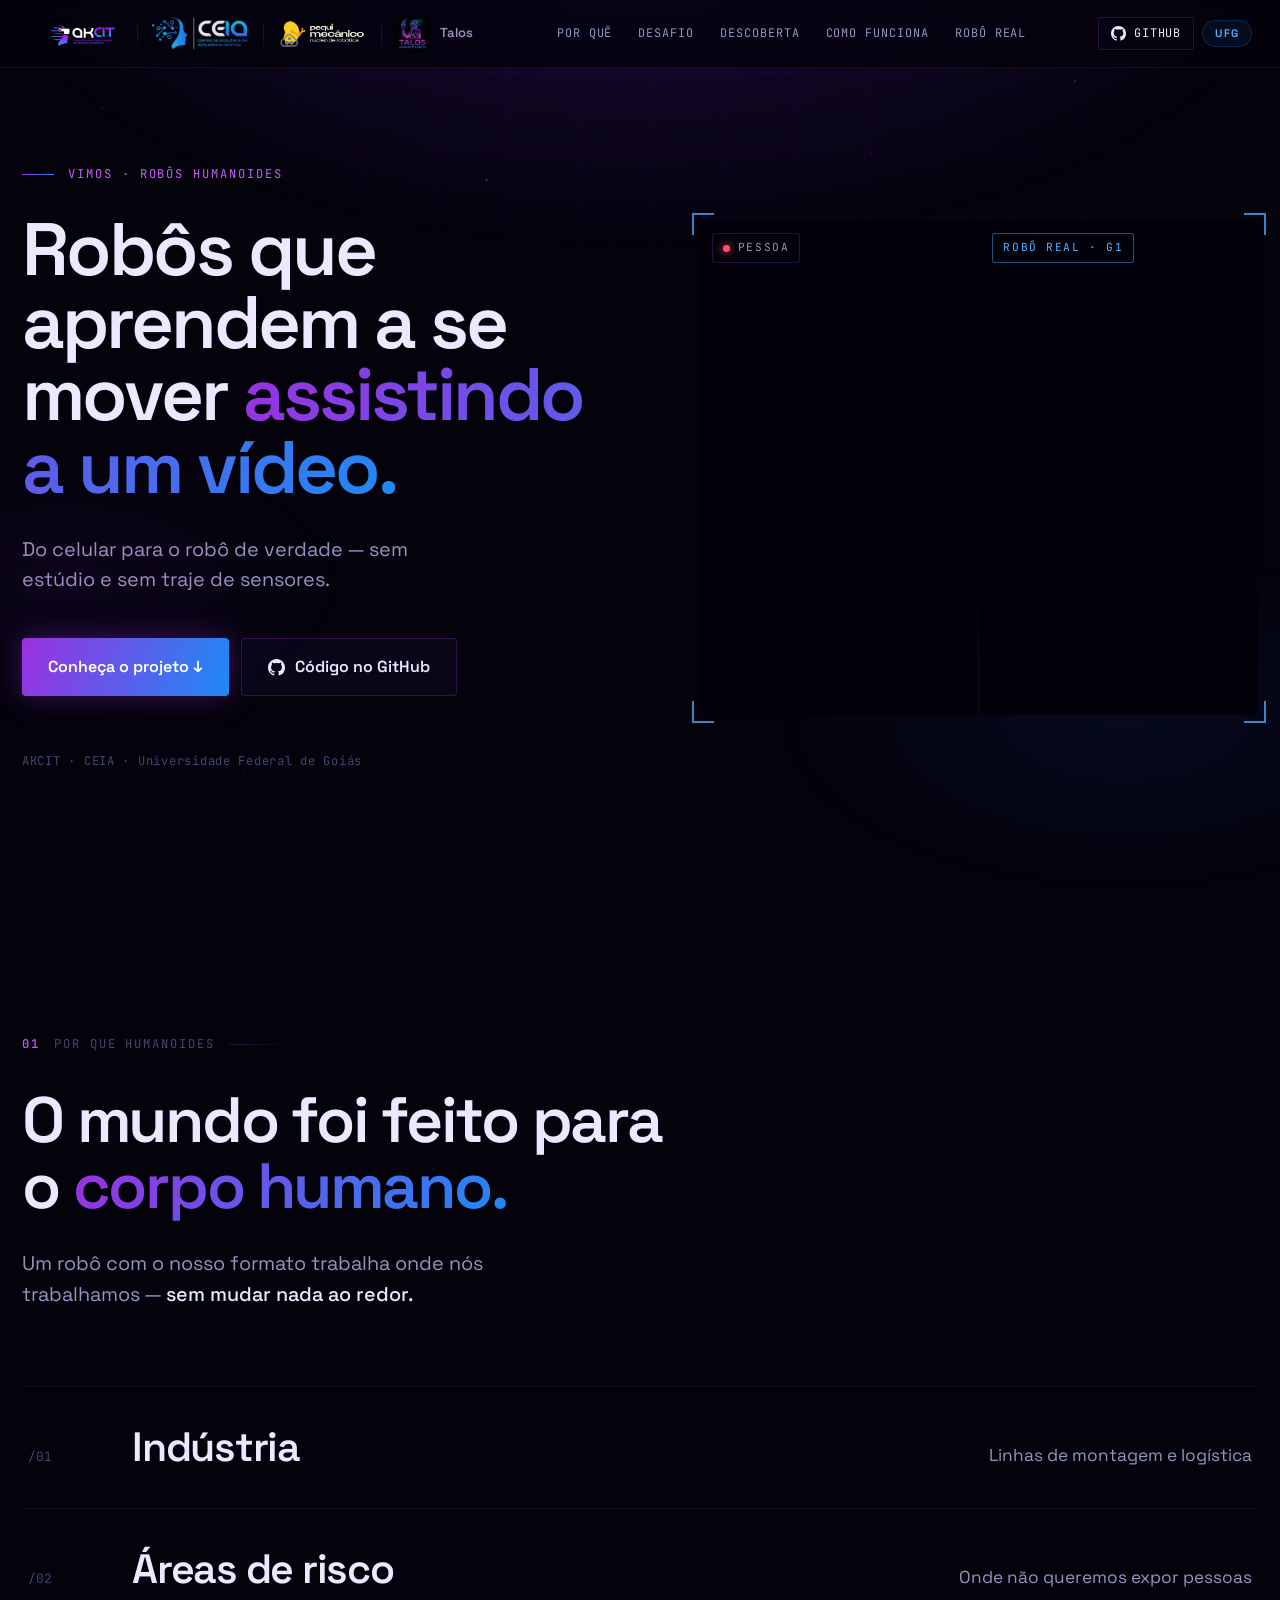
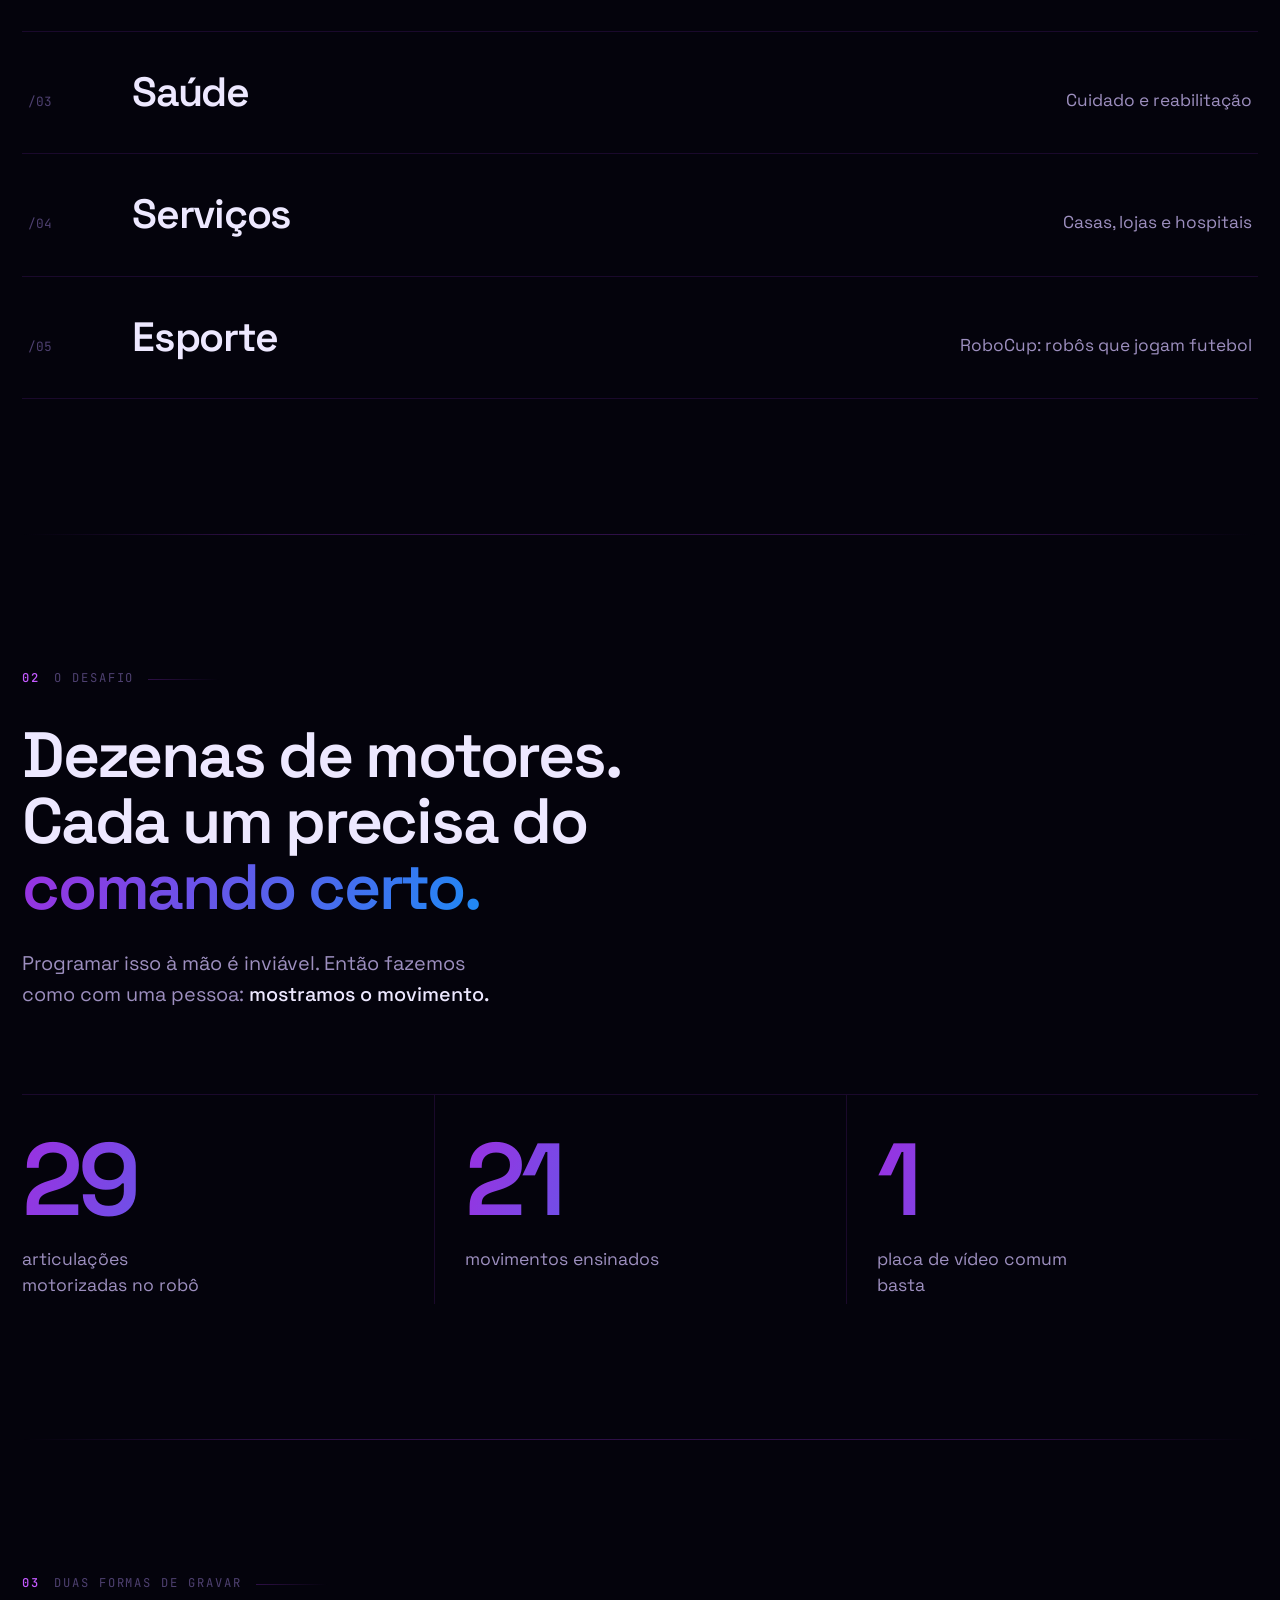
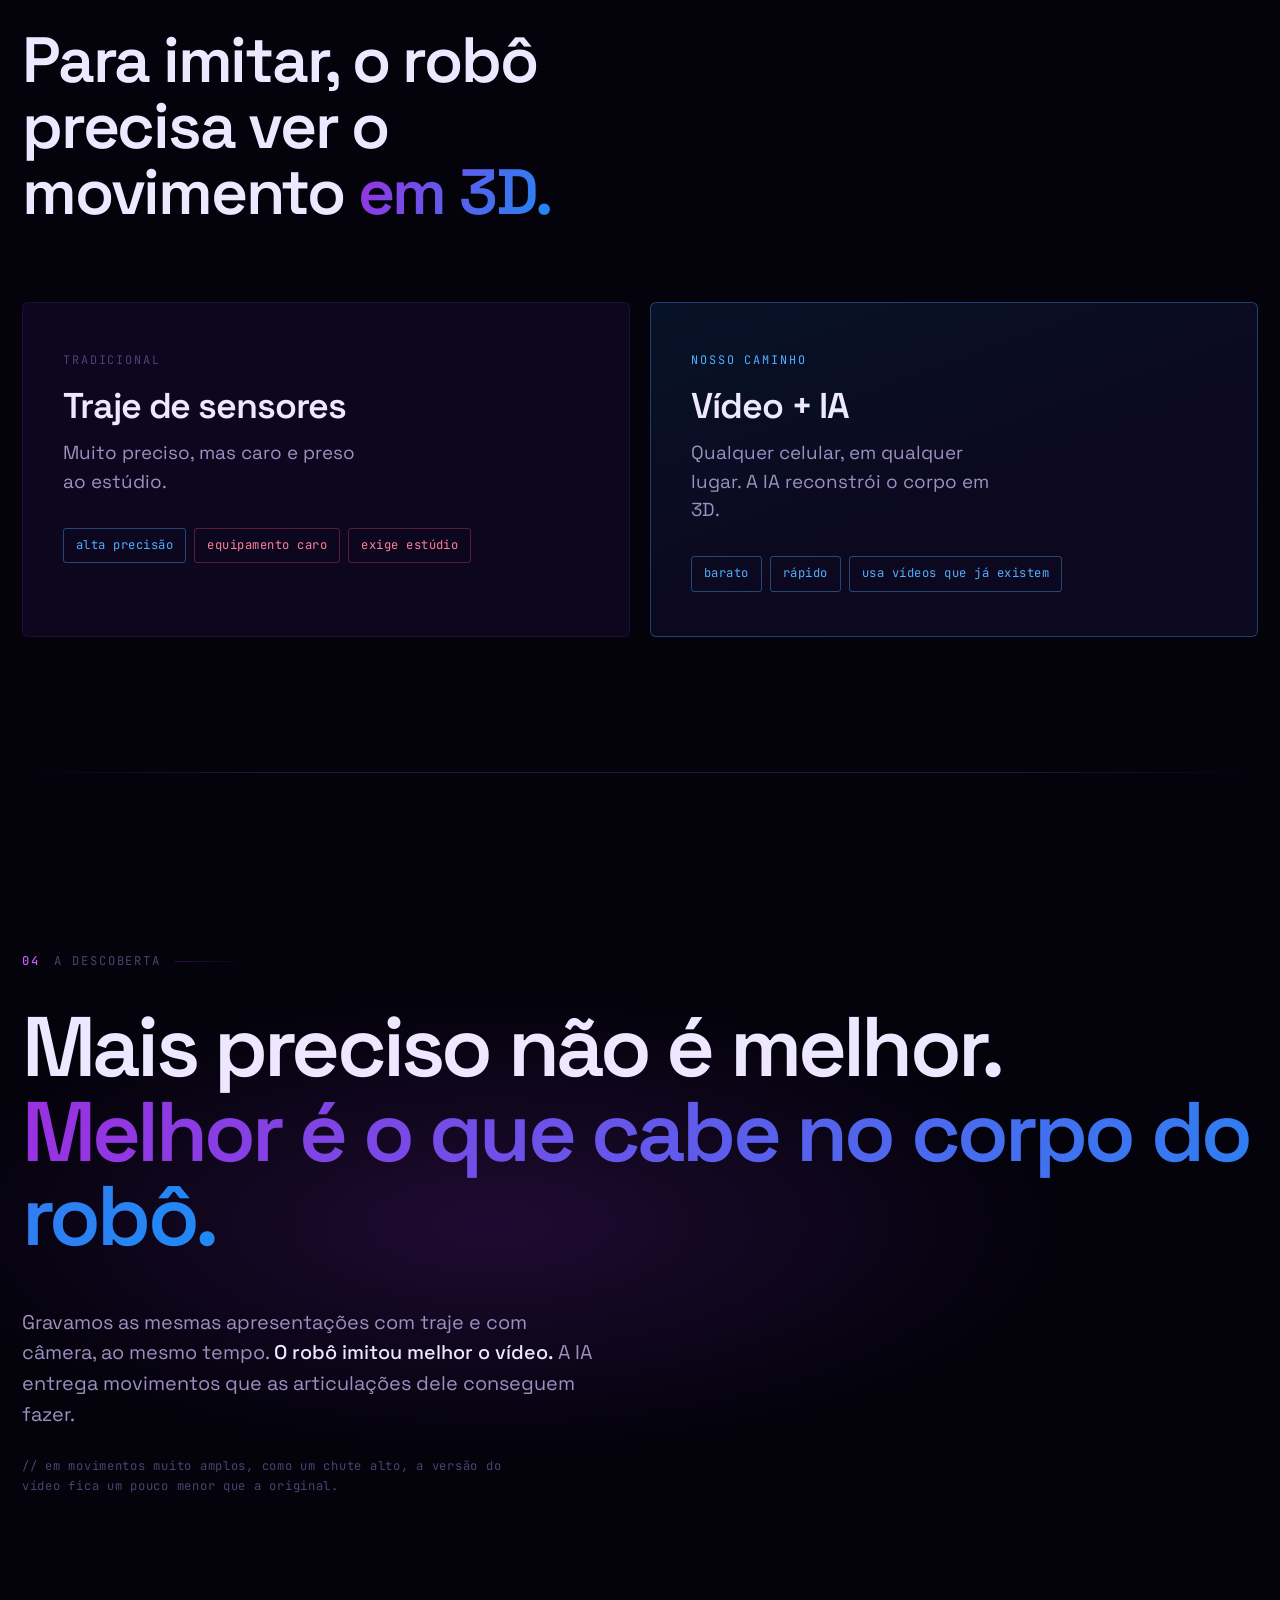
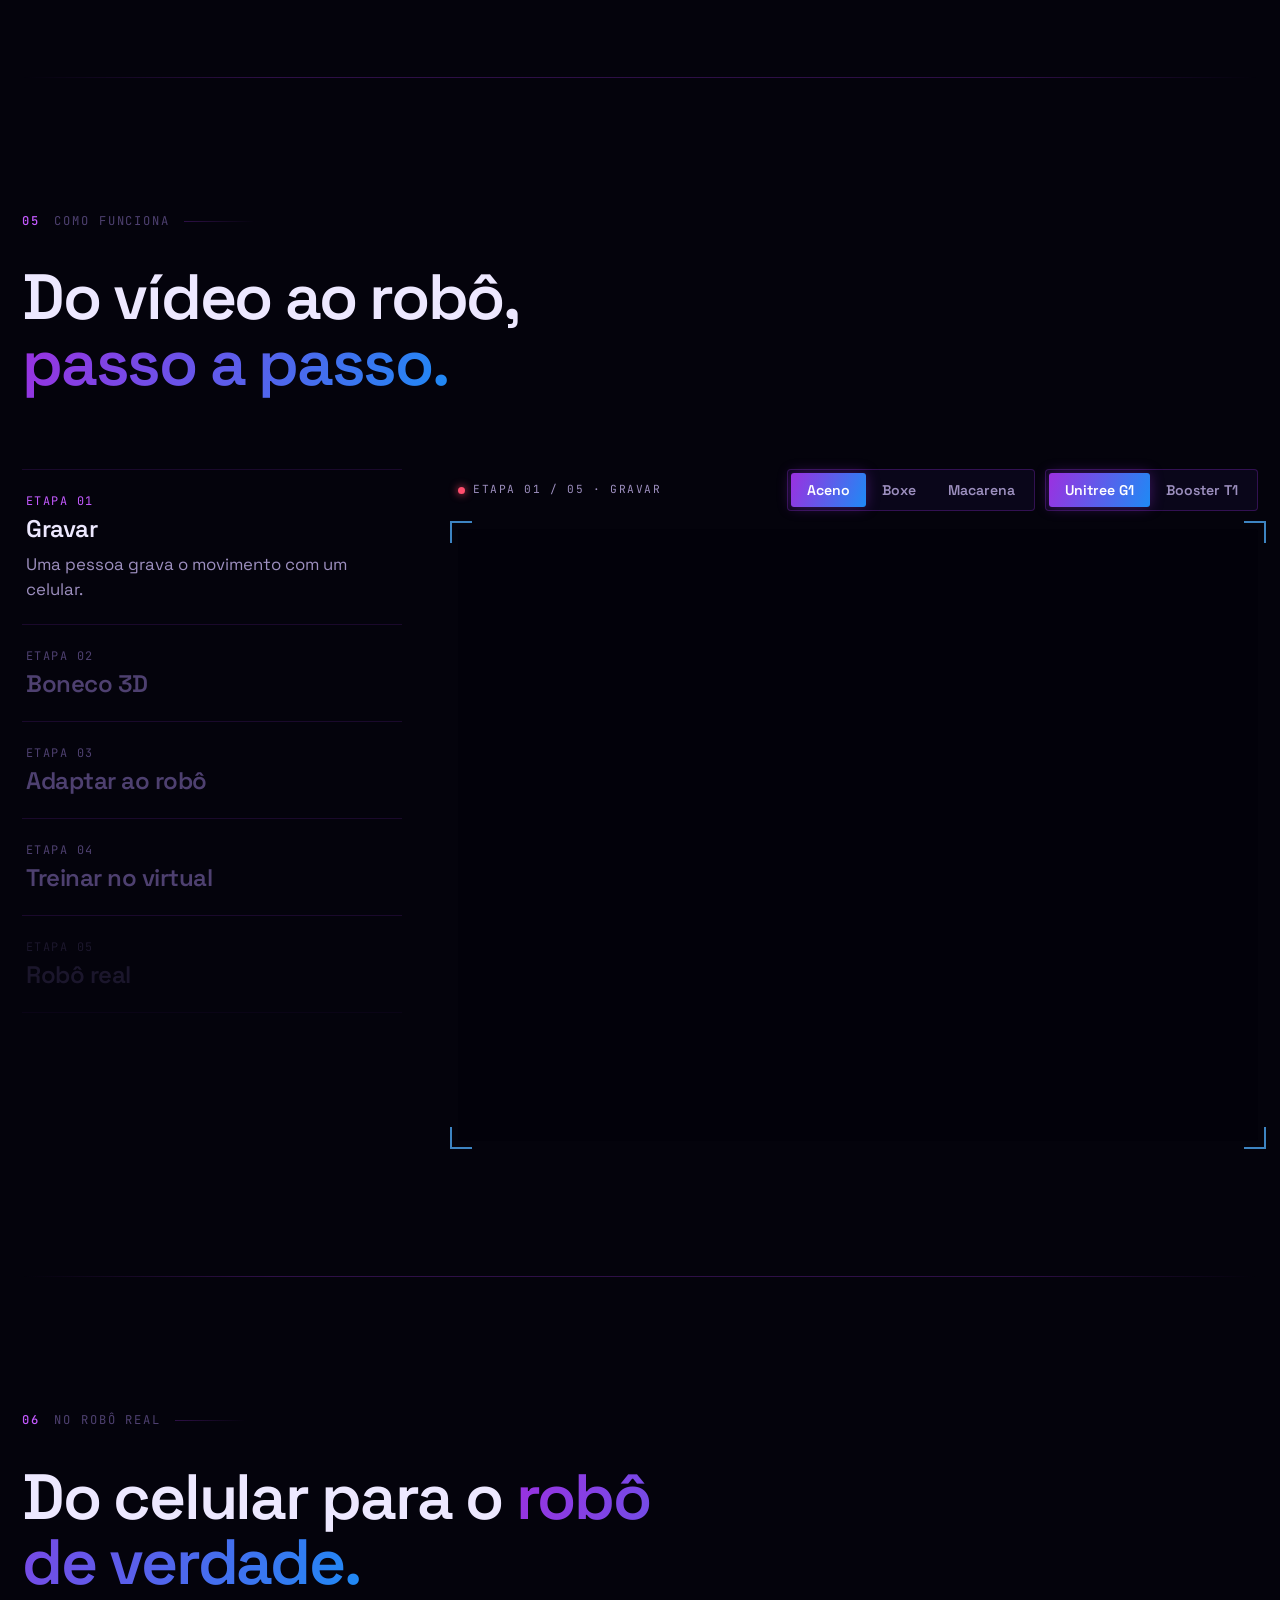
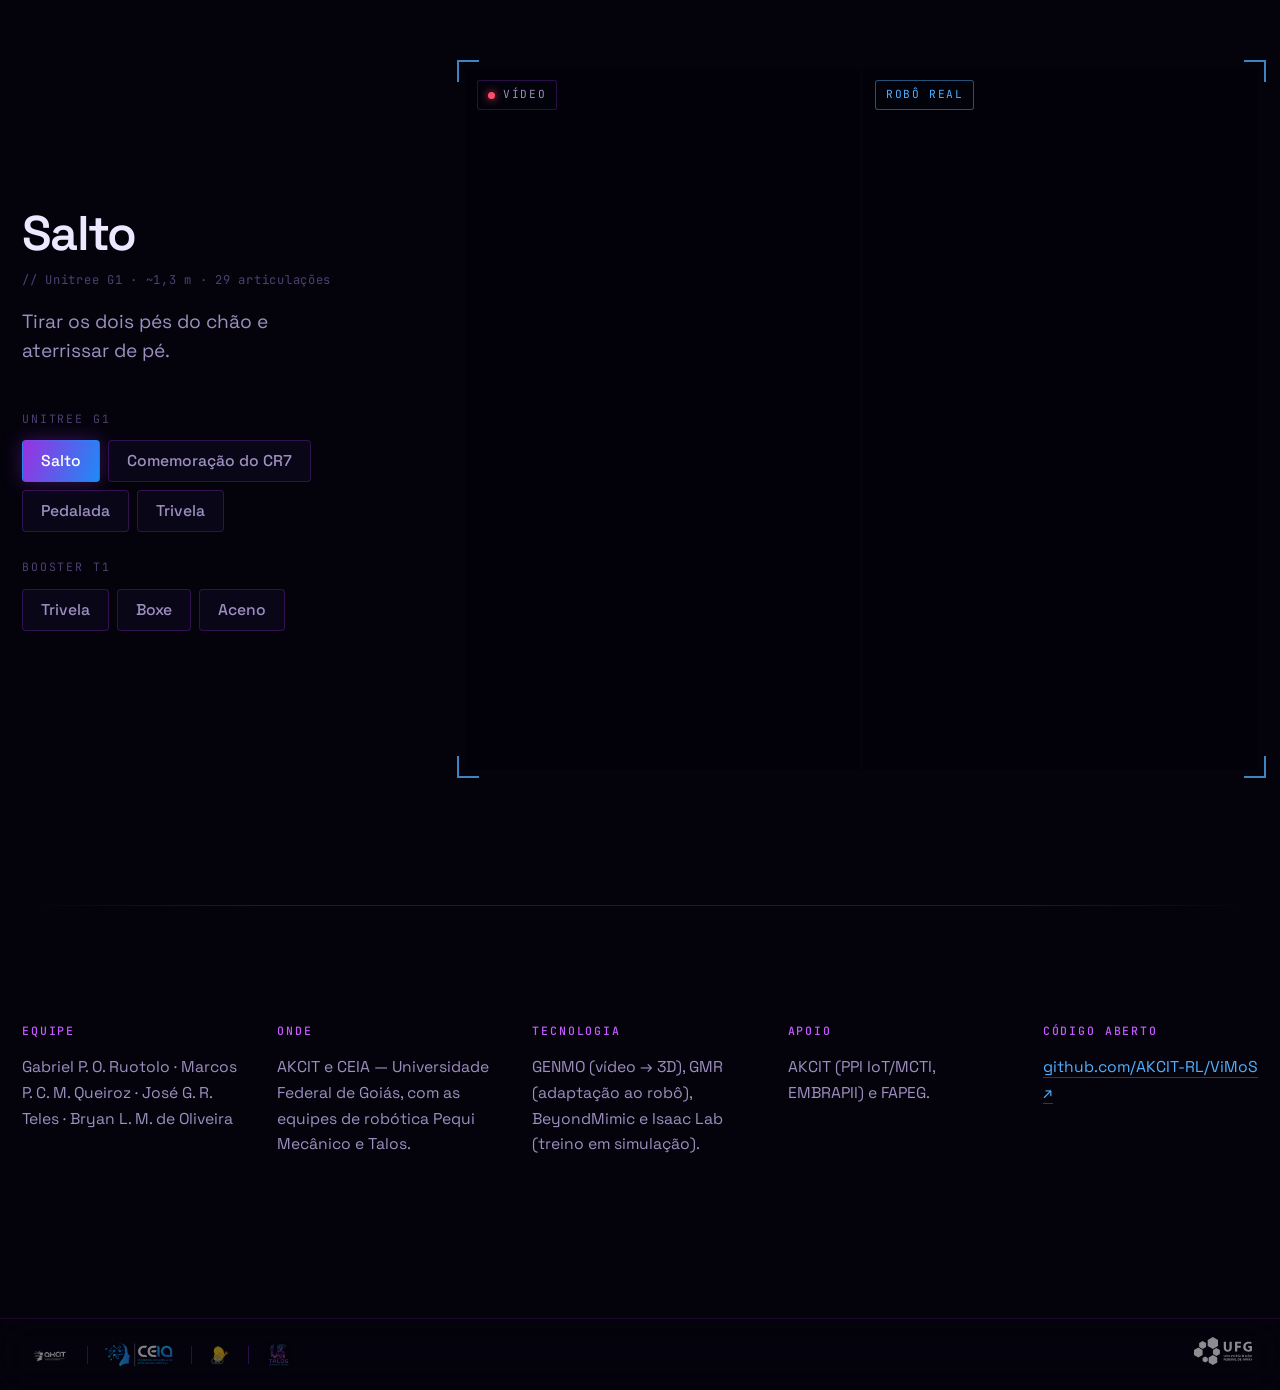
==== commit 4e48860f: "docs(pt): link do repositório no GitHub (menu, topo e créditos)" ====
--- a/docs/pt/index.html
+++ b/docs/pt/index.html
@@ -712,11 +712,32 @@
 /* credits */
 .credits2 {
   max-width: 1320px; margin: 0 auto; padding: 13vh 0 8vh; position: relative;
-  display: grid; grid-template-columns: repeat(auto-fit, minmax(240px, 1fr)); gap: 44px;
+  display: grid; grid-template-columns: repeat(auto-fit, minmax(200px, 1fr)); gap: 40px;
 }
 .credits2::before { content: ''; position: absolute; top: 0; left: 0; right: 0; height: 1px; background: linear-gradient(90deg, transparent, var(--b2) 20%, var(--b2) 80%, transparent); }
 .credits2 h4 { font-family: var(--mono); font-size: .72rem; letter-spacing: .16em; text-transform: uppercase; color: var(--neon-p); font-weight: 500; margin-bottom: 14px; }
 .credits2 p { font-size: .98rem; color: var(--text2); line-height: 1.65; }
+.cred-link { color: var(--neon-b); text-decoration: none; border-bottom: 1px solid rgba(80,176,255,.35); }
+.cred-link:hover { color: var(--text); border-color: var(--text); }
+
+/* GitHub link in nav */
+.nav-gh {
+  display: inline-flex; align-items: center; gap: 8px; text-decoration: none;
+  font-family: var(--mono); font-size: .74rem; letter-spacing: .08em; text-transform: uppercase;
+  color: var(--text); padding: 6px 12px; border-radius: 3px; border: 1px solid var(--b2);
+  transition: border-color .15s, background .15s;
+}
+.nav-gh svg { width: 15px; height: 15px; }
+.nav-gh:hover { border-color: var(--neon-b); background: rgba(30,138,245,.08); }
+
+/* small screens: keep AKCIT + CEIA + GitHub icon */
+@media (max-width: 700px) {
+  nav { padding: 0 14px; }
+  .brand-link.pequi, .brand-link.talos,
+  .nav-brands .nav-sep:nth-of-type(n+2), .nc-ufg { display: none; }
+  .nav-gh { padding: 8px 10px; }
+  .nav-gh span { display: none; }
+}
 
 /* static (GitHub Pages) build: no inference demo */
 .static-site .demo-only { display: none !important; }
@@ -780,6 +801,10 @@
     <a href="#demo" class="nl-demo demo-only">Experimente</a>
   </div>
   <div class="nav-right">
+    <a class="nav-gh" href="https://github.com/AKCIT-RL/ViMoS" target="_blank" rel="noopener" title="Código no GitHub">
+      <svg viewBox="0 0 16 16" fill="currentColor" aria-hidden="true"><path d="M8 0C3.58 0 0 3.58 0 8c0 3.54 2.29 6.53 5.47 7.59.4.07.55-.17.55-.38 0-.19-.01-.82-.01-1.49-2.01.37-2.53-.49-2.69-.94-.09-.23-.48-.94-.82-1.13-.28-.15-.68-.52-.01-.53.63-.01 1.08.58 1.23.82.72 1.21 1.87.87 2.33.66.07-.52.28-.87.51-1.07-1.78-.2-3.64-.89-3.64-3.95 0-.87.31-1.59.82-2.15-.08-.2-.36-1.02.08-2.12 0 0 .67-.21 2.2.82.64-.18 1.32-.27 2-.27.68 0 1.36.09 2 .27 1.53-1.04 2.2-.82 2.2-.82.44 1.1.16 1.92.08 2.12.51.56.82 1.27.82 2.15 0 3.07-1.87 3.75-3.65 3.95.29.25.54.73.54 1.48 0 1.07-.01 1.93-.01 2.2 0 .21.15.46.55.38A8.013 8.013 0 0 0 16 8c0-4.42-3.58-8-8-8z"/></svg>
+      <span>GitHub</span>
+    </a>
     <span class="nav-chip nc-ufg">UFG</span>
   </div>
 </nav>
@@ -794,6 +819,10 @@
       <div class="hero-ctas">
         <a class="cta cta-main" href="#porque">Conheça o projeto ↓</a>
         <a class="cta cta-ghost demo-only" href="#demo">Teste com seu vídeo</a>
+        <a class="cta cta-ghost" href="https://github.com/AKCIT-RL/ViMoS" target="_blank" rel="noopener">
+          <svg viewBox="0 0 16 16" fill="currentColor" aria-hidden="true" style="width:17px;height:17px"><path d="M8 0C3.58 0 0 3.58 0 8c0 3.54 2.29 6.53 5.47 7.59.4.07.55-.17.55-.38 0-.19-.01-.82-.01-1.49-2.01.37-2.53-.49-2.69-.94-.09-.23-.48-.94-.82-1.13-.28-.15-.68-.52-.01-.53.63-.01 1.08.58 1.23.82.72 1.21 1.87.87 2.33.66.07-.52.28-.87.51-1.07-1.78-.2-3.64-.89-3.64-3.95 0-.87.31-1.59.82-2.15-.08-.2-.36-1.02.08-2.12 0 0 .67-.21 2.2.82.64-.18 1.32-.27 2-.27.68 0 1.36.09 2 .27 1.53-1.04 2.2-.82 2.2-.82.44 1.1.16 1.92.08 2.12.51.56.82 1.27.82 2.15 0 3.07-1.87 3.75-3.65 3.95.29.25.54.73.54 1.48 0 1.07-.01 1.93-.01 2.2 0 .21.15.46.55.38A8.013 8.013 0 0 0 16 8c0-4.42-3.58-8-8-8z"/></svg>
+          Código no GitHub
+        </a>
       </div>
       <p class="mono-note hero-org">AKCIT · CEIA · Universidade Federal de Goiás</p>
     </div>
@@ -1119,6 +1148,10 @@
     <div>
       <h4>Apoio</h4>
       <p>AKCIT (PPI IoT/MCTI, EMBRAPII) e FAPEG.</p>
+    </div>
+    <div>
+      <h4>Código aberto</h4>
+      <p><a class="cred-link" href="https://github.com/AKCIT-RL/ViMoS" target="_blank" rel="noopener">github.com/AKCIT-RL/ViMoS ↗</a></p>
     </div>
   </section>
 </div>
